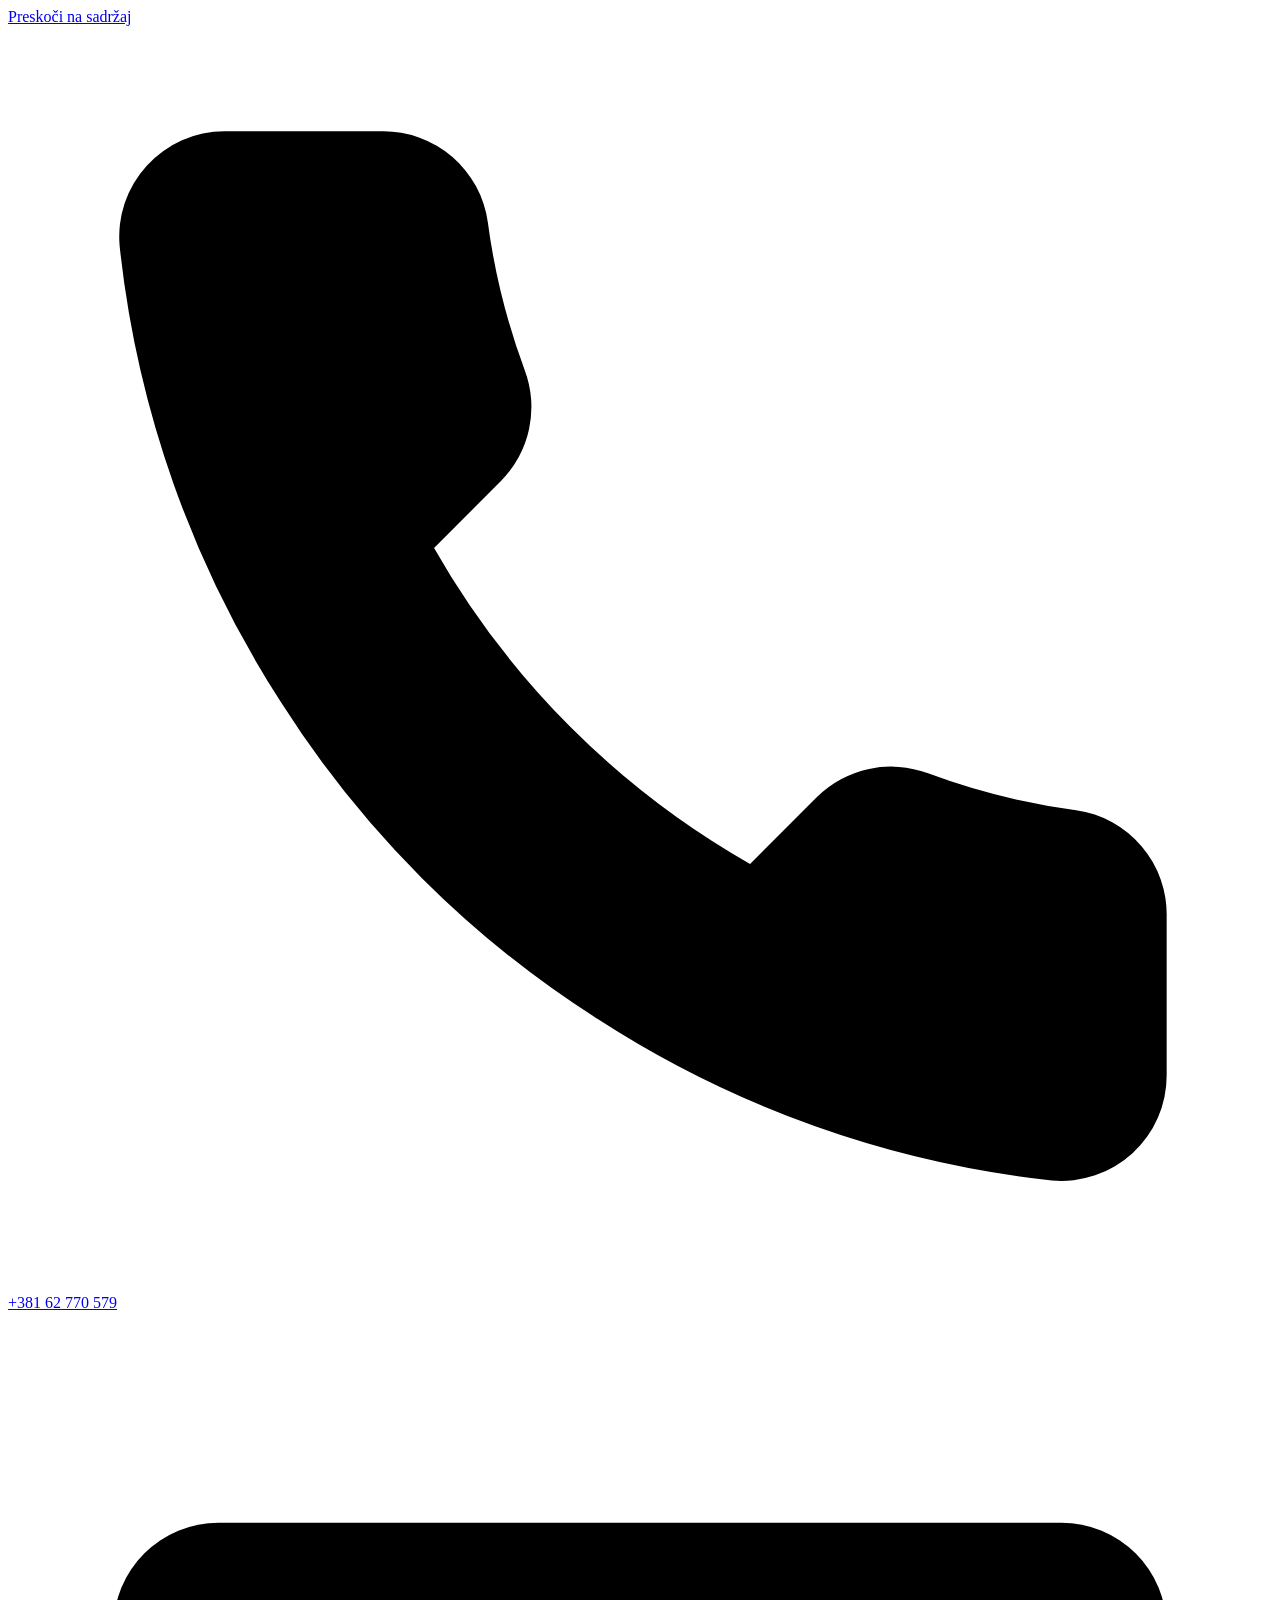
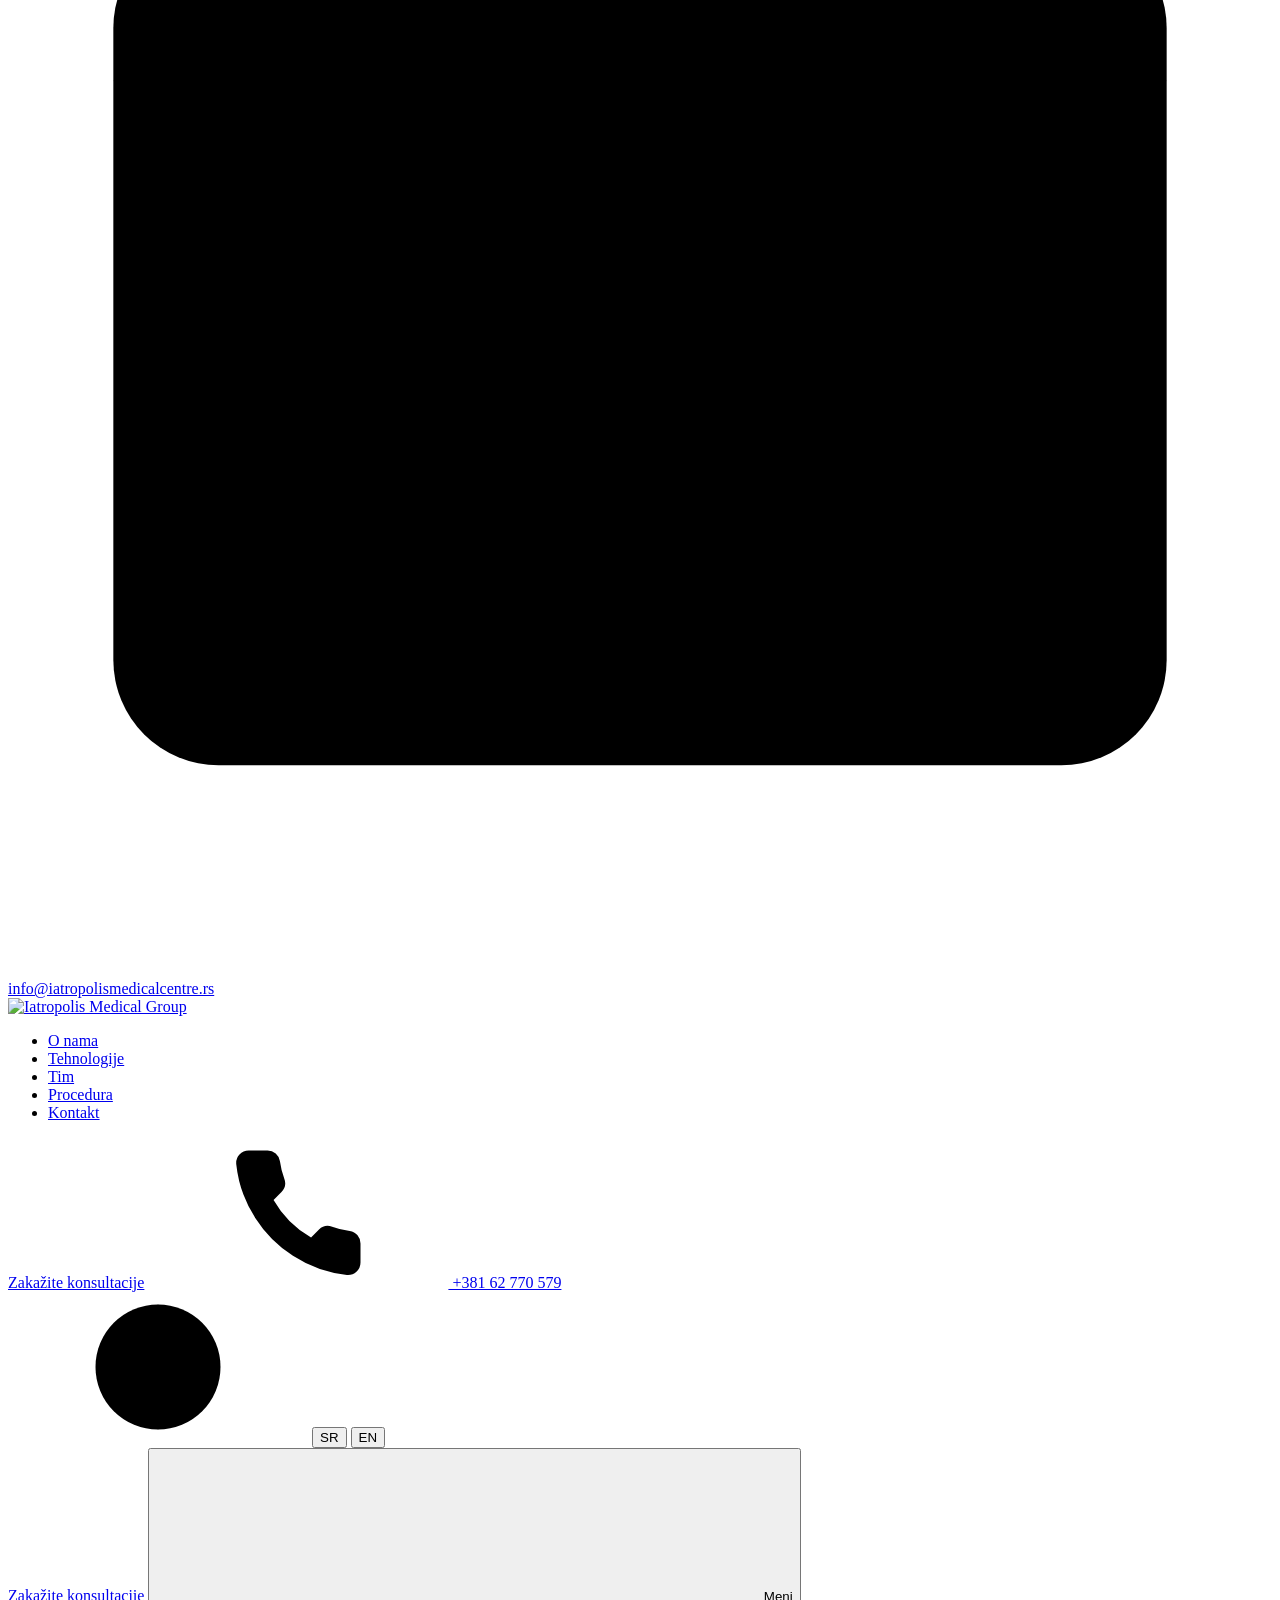
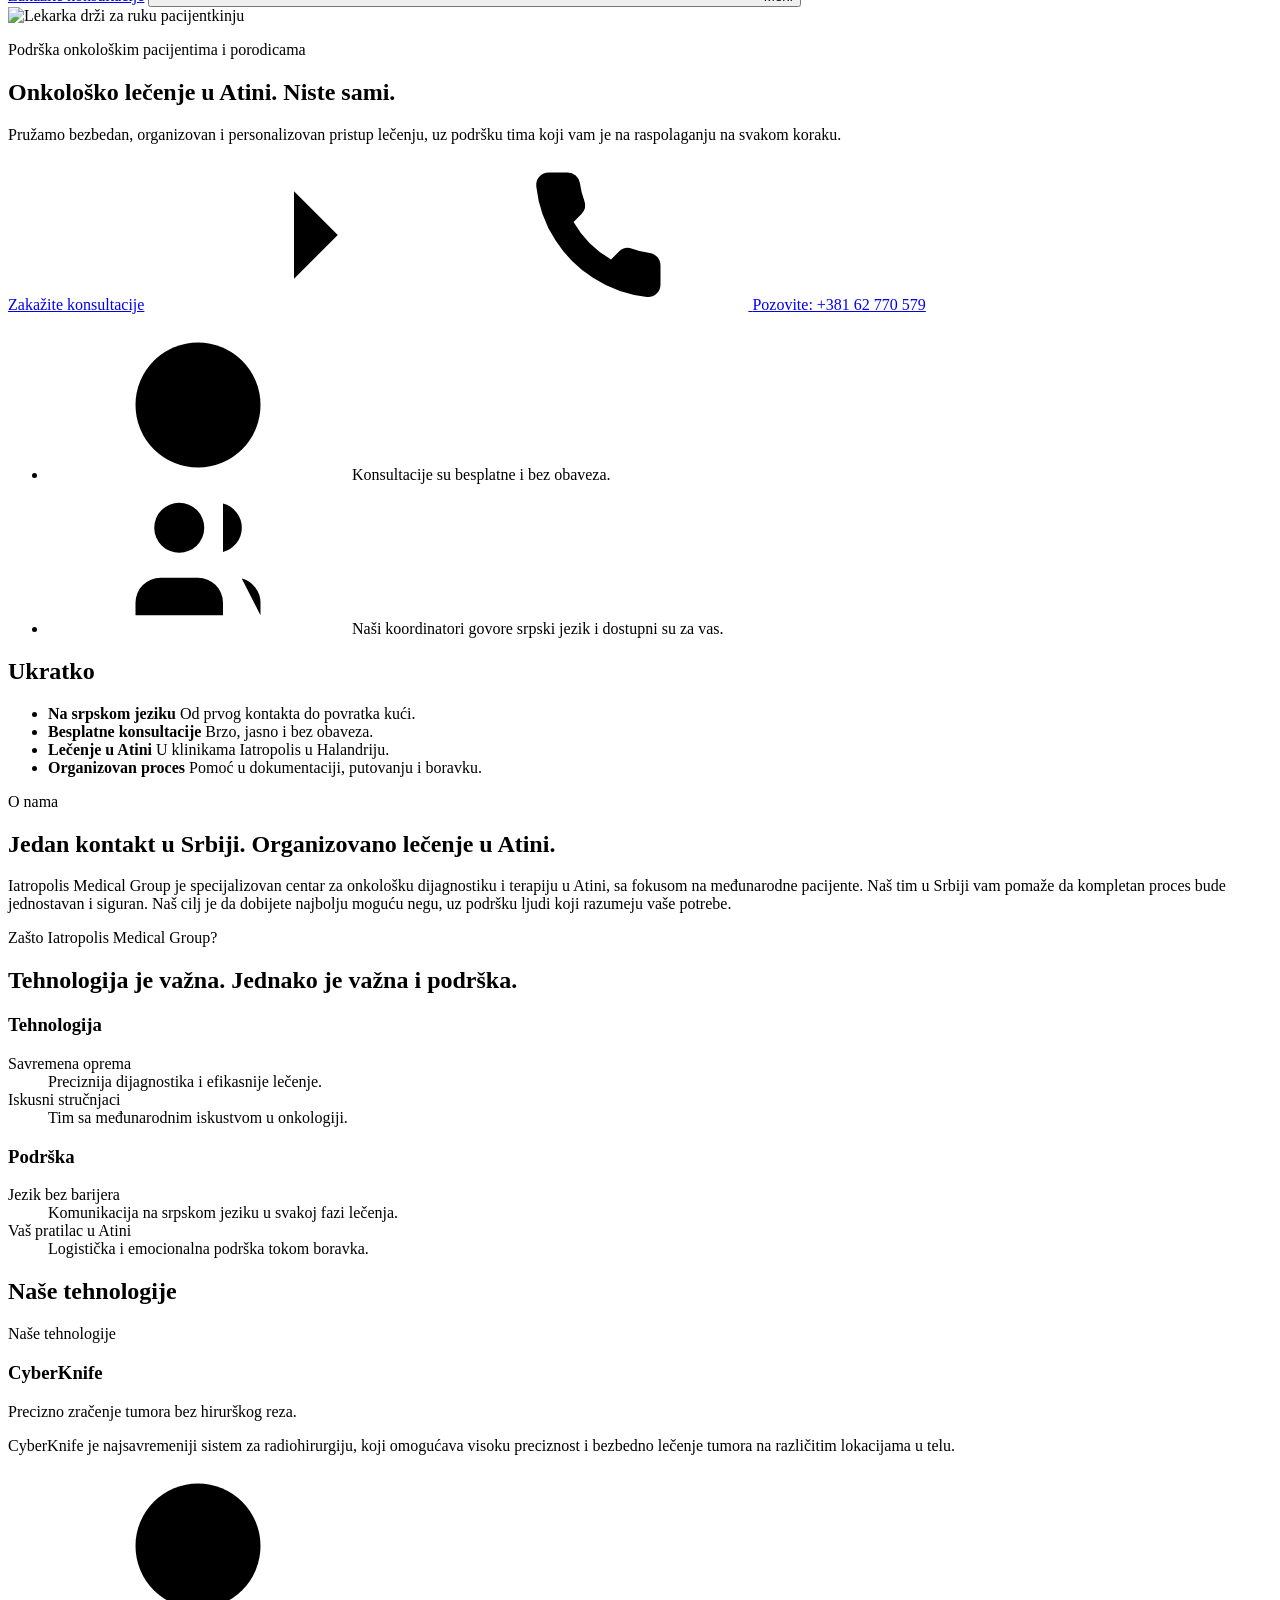
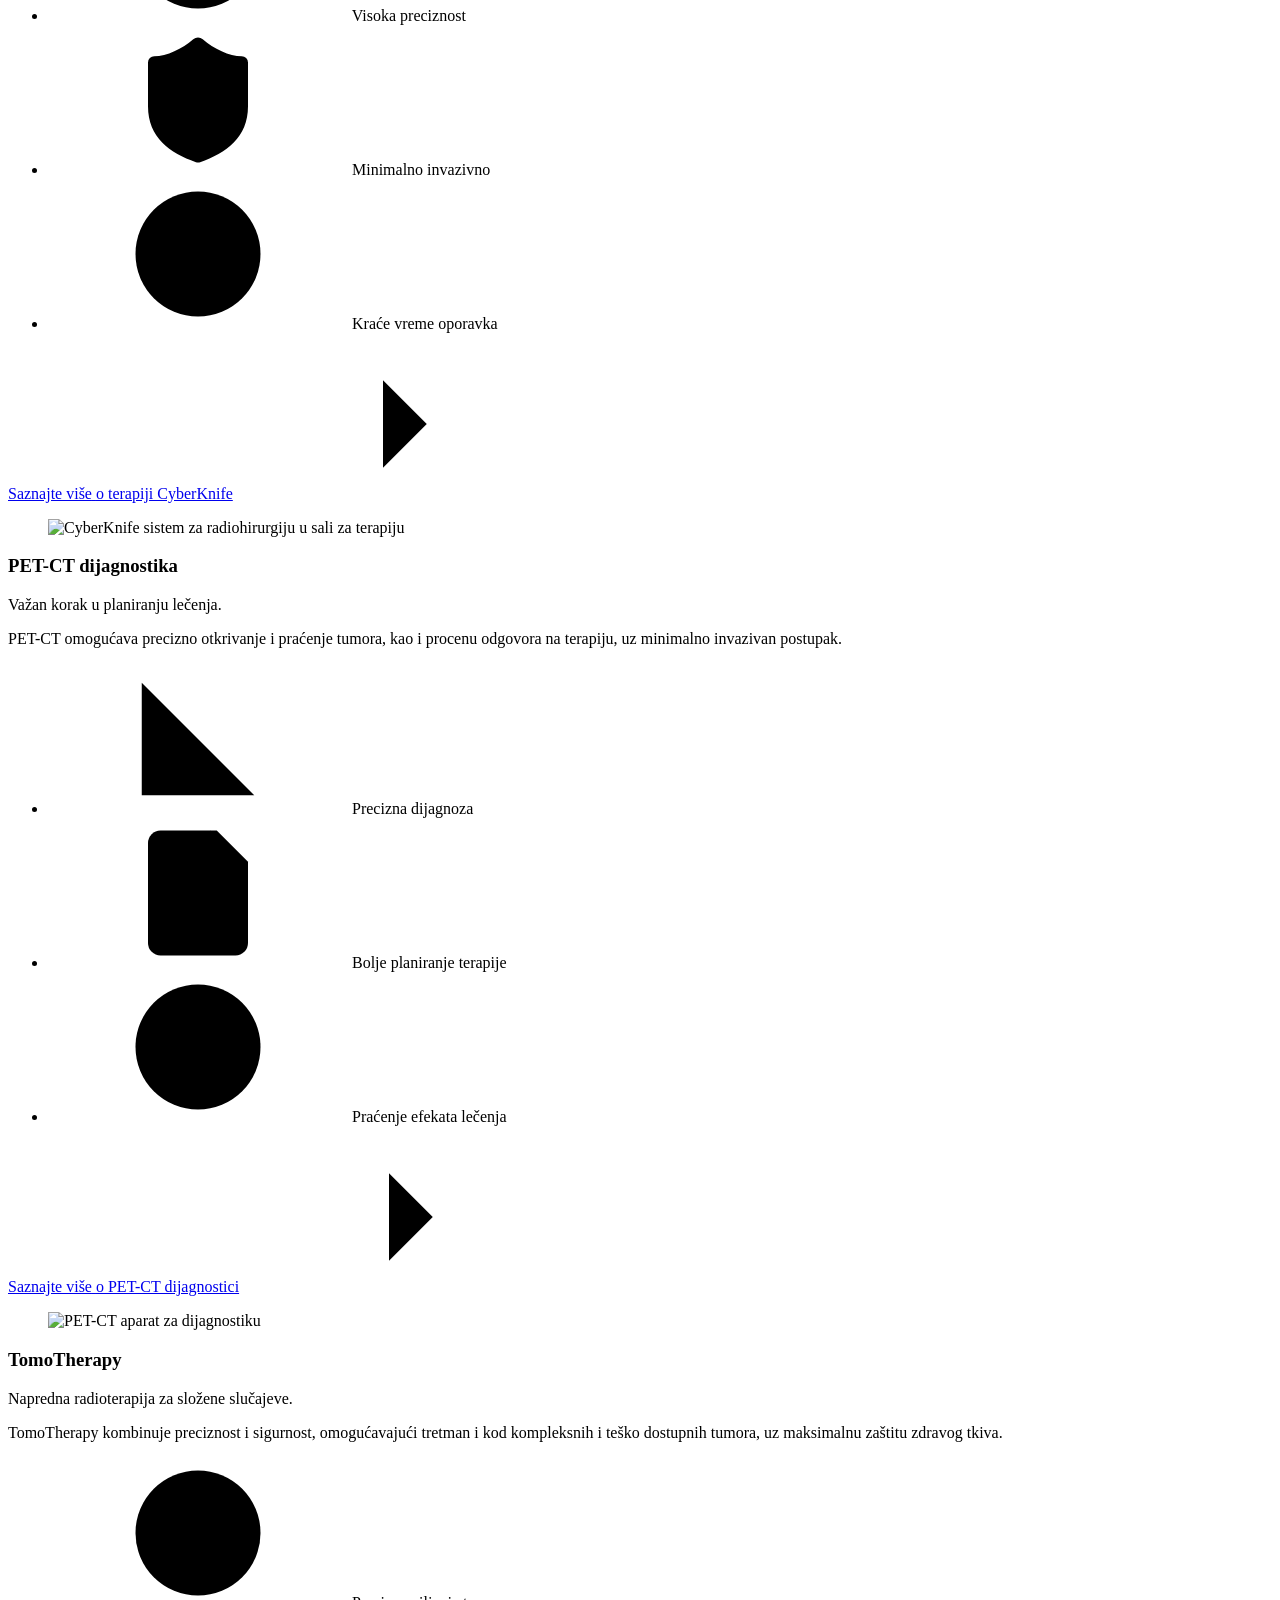
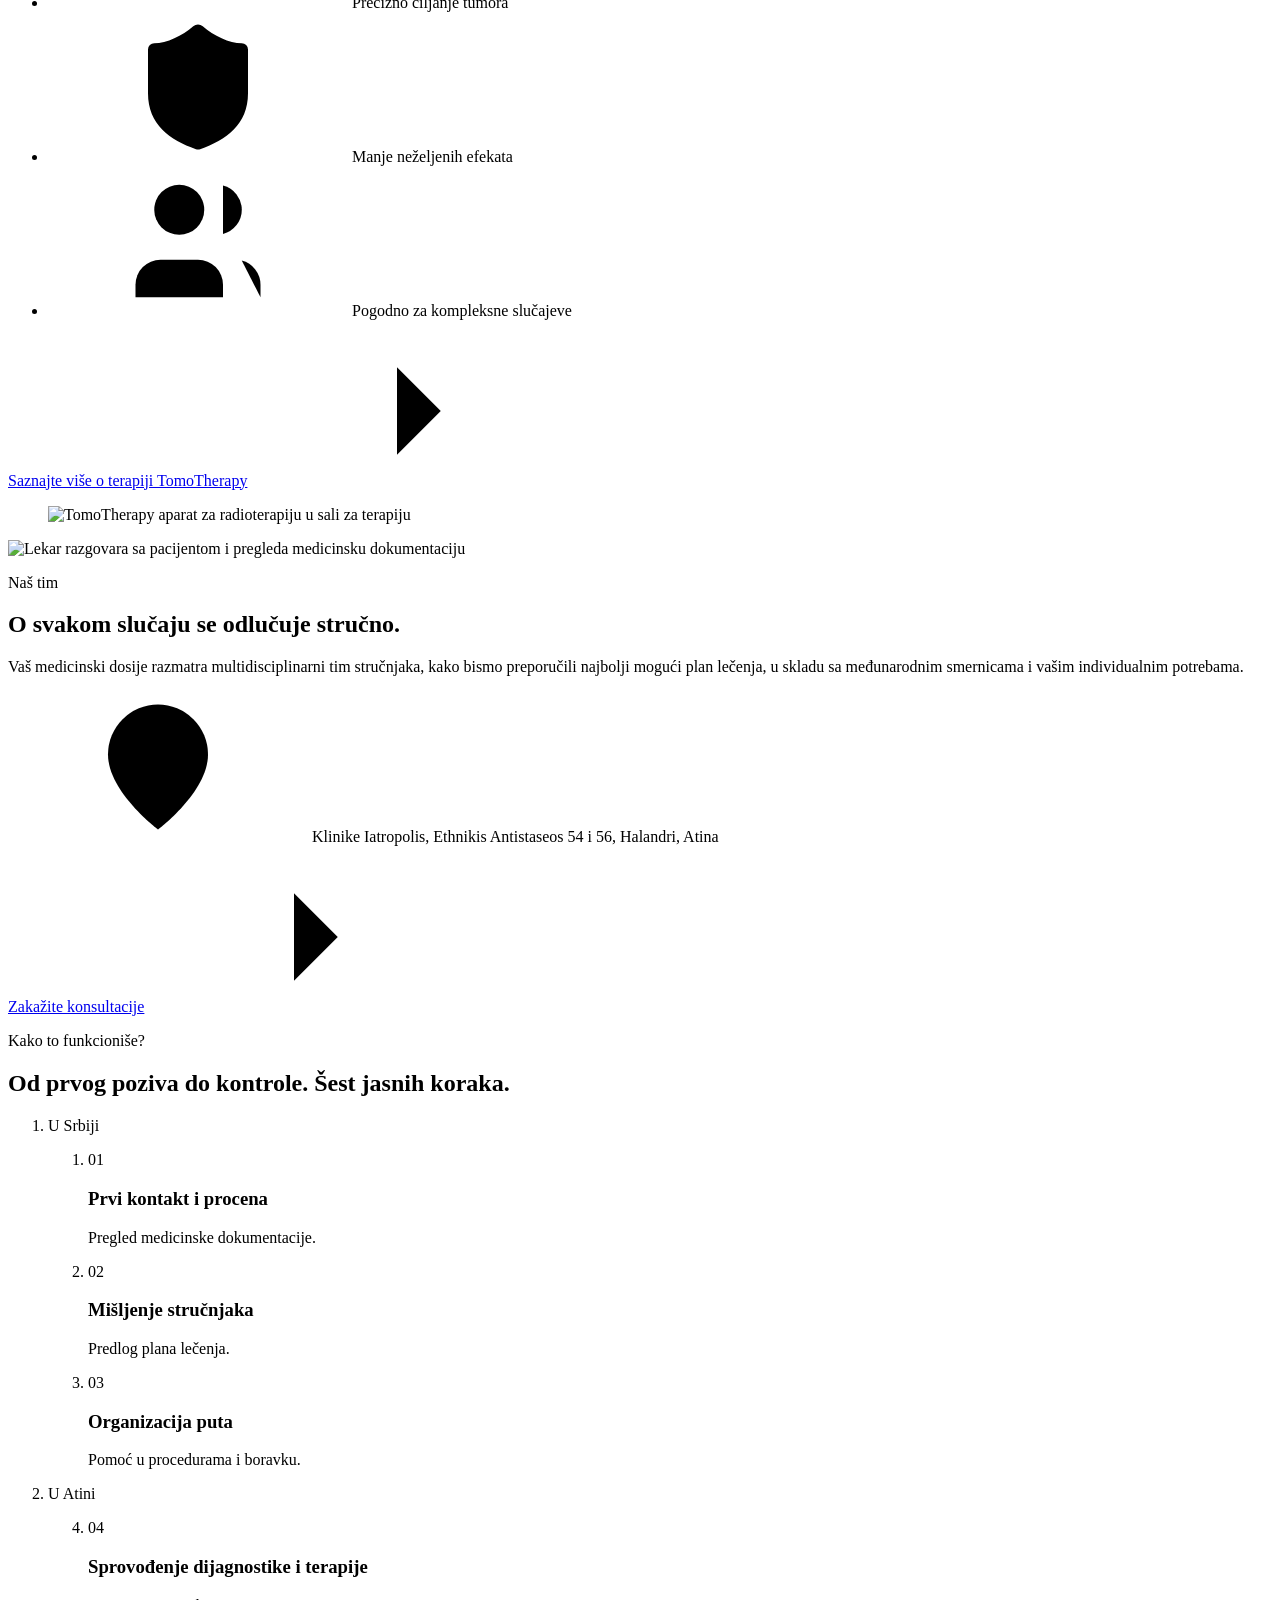
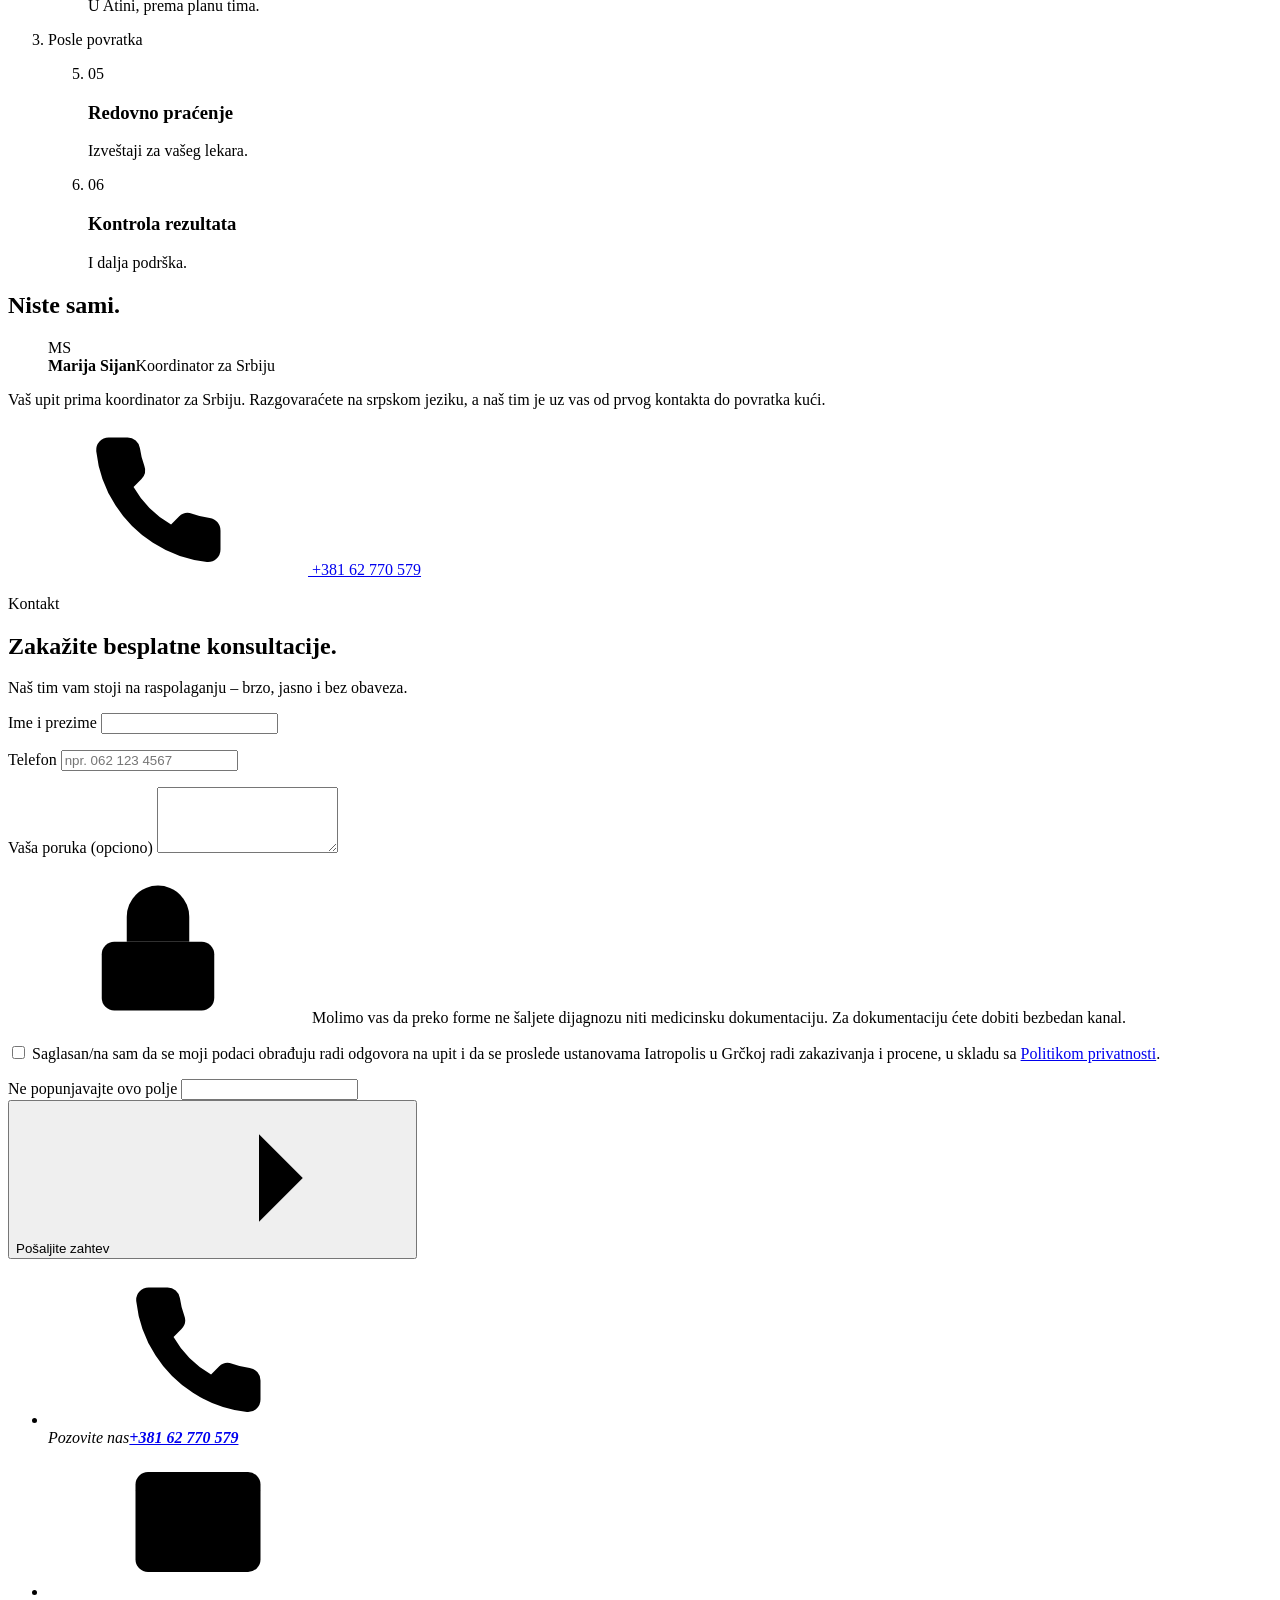
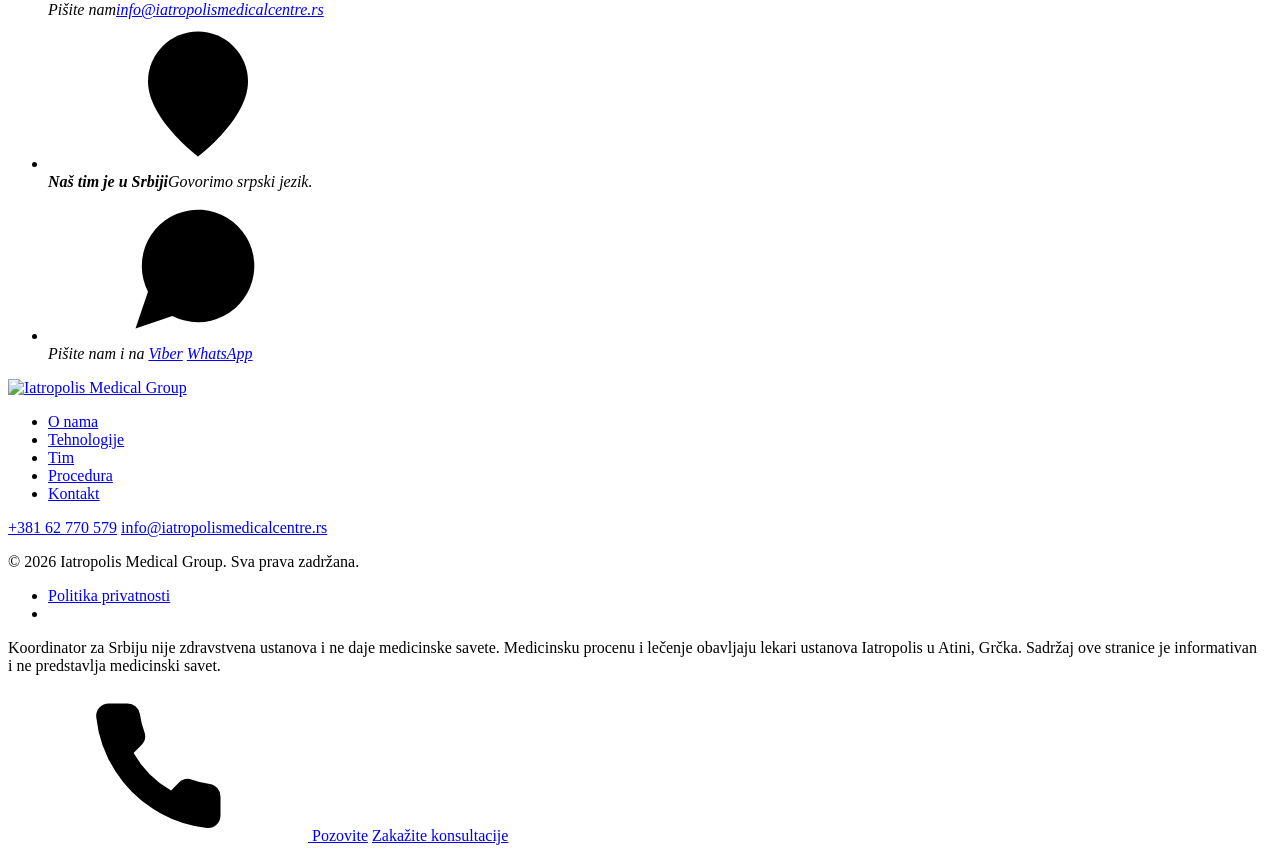
==== public_html/index.html @ d3ecc128 "Iatropolis landing – verzija za pregled klijentu (noindex) Co-Authored-By: Claude Opus 5.5 <noreply@" ====
<!doctype html>
<html lang="sr-Latn-RS" data-i18n-page="meta">
<head>
  <meta charset="utf-8">
  <meta name="viewport" content="width=device-width, initial-scale=1">
  <title>Onkološko lečenje u Atini uz podršku na srpskom | Iatropolis Medical Group</title>
  <meta name="description" content="Onkološka dijagnostika i terapija u Atini (CyberKnife, PET-CT, TomoTherapy) uz koordinatore koji govore srpski. Zakažite besplatne konsultacije.">
  <meta name="robots" content="noindex, nofollow"> <!-- PREGLED: ukloniti pri objavi -->
  <link rel="canonical" href="https://iatropolismedicalcentre.rs/">
  <meta name="theme-color" content="#002A59">

  <meta property="og:type" content="website">
  <meta property="og:locale" content="sr_RS">
  <meta property="og:site_name" content="Iatropolis Medical Group">
  <meta property="og:title" content="Onkološko lečenje u Atini. Niste sami.">
  <meta property="og:description" content="Savremena onkološka dijagnostika i terapija u Atini, uz podršku tima koji govori srpski od prvog kontakta do povratka kući.">
  <meta property="og:url" content="https://iatropolismedicalcentre.rs/">
  <meta property="og:image" content="https://iatropolismedicalcentre.rs/assets/img/og-image.jpg">
  <meta property="og:image:width" content="1200">
  <meta property="og:image:height" content="630">
  <meta name="twitter:card" content="summary_large_image">

  <link rel="icon" href="/favicon.ico" sizes="any">
  <link rel="icon" href="/favicon-32.png" type="image/png" sizes="32x32">
  <link rel="apple-touch-icon" href="/apple-touch-icon.png">

  <link rel="preload" href="/assets/fonts/manrope-latin.woff2" as="font" type="font/woff2" crossorigin>
  <link rel="preload" href="/assets/fonts/manrope-latin-ext.woff2" as="font" type="font/woff2" crossorigin>
  <link rel="preload" as="image" href="/assets/img/hero-podrska-1600.webp" imagesrcset="/assets/img/hero-podrska-900.webp 900w, /assets/img/hero-podrska-1600.webp 1600w" imagesizes="(max-width: 768px) 100vw, 60vw" type="image/webp">
  <link rel="stylesheet" href="/css/style.css?v=21">
  <script>document.documentElement.classList.add('js');</script>

  <script type="application/ld+json">
  {
    "@context": "https://schema.org",
    "@type": "MedicalOrganization",
    "name": "Iatropolis Medical Group",
    "url": "https://iatropolismedicalcentre.rs/",
    "logo": "https://iatropolismedicalcentre.rs/assets/img/logo.png",
    "image": "https://iatropolismedicalcentre.rs/assets/img/og-image.jpg",
    "medicalSpecialty": "Oncologic",
    "address": {
      "@type": "PostalAddress",
      "streetAddress": "Εθνικής Αντιστάσεως 54",
      "addressLocality": "Χαλάνδρι",
      "postalCode": "15231",
      "addressCountry": "GR"
    },
    "contactPoint": {
      "@type": "ContactPoint",
      "telephone": "+381-62-770-579",
      "email": "info@iatropolismedicalcentre.rs",
      "contactType": "customer service",
      "areaServed": "RS",
      "availableLanguage": ["sr", "en"]
    }
  }
  </script>
</head>
<body>
  <a class="skip-link" href="#sadrzaj" data-i18n="skip">Preskoči na sadržaj</a>

  <!-- Ikonice (Lucide, ISC licenca) -->
  <svg width="0" height="0" style="position:absolute" aria-hidden="true" focusable="false">
    <defs>
      <symbol id="i-users" viewBox="0 0 24 24"><path d="M16 21v-2a4 4 0 0 0-4-4H6a4 4 0 0 0-4 4v2"/><circle cx="9" cy="7" r="4"/><path d="M22 21v-2a4 4 0 0 0-3-3.87"/><path d="M16 3.13a4 4 0 0 1 0 7.75"/></symbol>
      <symbol id="i-target" viewBox="0 0 24 24"><circle cx="12" cy="12" r="10"/><circle cx="12" cy="12" r="6"/><circle cx="12" cy="12" r="2"/></symbol>
      <symbol id="i-shield" viewBox="0 0 24 24"><path d="M20 13c0 5-3.5 7.5-7.66 8.95a1 1 0 0 1-.67-.01C7.5 20.5 4 18 4 13V6a1 1 0 0 1 1-1c2 0 4.5-1.2 6.24-2.72a1.17 1.17 0 0 1 1.52 0C14.51 3.81 17 5 19 5a1 1 0 0 1 1 1z"/><path d="m9 12 2 2 4-4"/></symbol>
      <symbol id="i-clock" viewBox="0 0 24 24"><circle cx="12" cy="12" r="10"/><path d="M12 6v6l4 2"/></symbol>
      <symbol id="i-chart" viewBox="0 0 24 24"><path d="M3 3v18h18"/><path d="M18 17V9"/><path d="M13 17V5"/><path d="M8 17v-3"/></symbol>
      <symbol id="i-file" viewBox="0 0 24 24"><path d="M15 2H6a2 2 0 0 0-2 2v16a2 2 0 0 0 2 2h12a2 2 0 0 0 2-2V7Z"/><path d="M14 2v4a2 2 0 0 0 2 2h4"/><path d="M16 13H8"/><path d="M16 17H8"/><path d="M10 9H8"/></symbol>
      <symbol id="i-check" viewBox="0 0 24 24"><circle cx="12" cy="12" r="10"/><path d="m9 12 2 2 4-4"/></symbol>
      <symbol id="i-phone" viewBox="0 0 24 24"><path d="M22 16.92v3a2 2 0 0 1-2.18 2 19.79 19.79 0 0 1-8.63-3.07 19.5 19.5 0 0 1-6-6 19.79 19.79 0 0 1-3.07-8.67A2 2 0 0 1 4.11 2h3a2 2 0 0 1 2 1.72 12.84 12.84 0 0 0 .7 2.81 2 2 0 0 1-.45 2.11L8.09 9.91a16 16 0 0 0 6 6l1.27-1.27a2 2 0 0 1 2.11-.45 12.84 12.84 0 0 0 2.81.7A2 2 0 0 1 22 16.92z"/></symbol>
      <symbol id="i-mail" viewBox="0 0 24 24"><rect width="20" height="16" x="2" y="4" rx="2"/><path d="m22 7-8.97 5.7a1.94 1.94 0 0 1-2.06 0L2 7"/></symbol>
      <symbol id="i-pin" viewBox="0 0 24 24"><path d="M20 10c0 6-8 12-8 12s-8-6-8-12a8 8 0 0 1 16 0Z"/><circle cx="12" cy="10" r="3"/></symbol>
      <symbol id="i-globe" viewBox="0 0 24 24"><circle cx="12" cy="12" r="10"/><path d="M12 2a14.5 14.5 0 0 0 0 20 14.5 14.5 0 0 0 0-20"/><path d="M2 12h20"/></symbol>
      <symbol id="i-arrow" viewBox="0 0 24 24"><path d="M5 12h14"/><path d="m12 5 7 7-7 7"/></symbol>
      <symbol id="i-menu" viewBox="0 0 24 24"><path d="M4 6h16"/><path d="M4 12h16"/><path d="M4 18h16"/></symbol>
      <symbol id="i-x" viewBox="0 0 24 24"><path d="M18 6 6 18"/><path d="m6 6 12 12"/></symbol>
      <symbol id="i-message" viewBox="0 0 24 24"><path d="M7.9 20A9 9 0 1 0 4 16.1L2 22Z"/></symbol>
      <symbol id="i-lock" viewBox="0 0 24 24"><rect width="18" height="11" x="3" y="11" rx="2"/><path d="M7 11V7a5 5 0 0 1 10 0v4"/></symbol>
    </defs>
  </svg>

  <aside class="topbar" aria-label="Kontakt" data-i18n-attr="aria-label:topbar.label">
    <div class="container topbar__inner">
      <a class="topbar__link" href="tel:+38162770579">
        <svg class="ico" viewBox="0 0 24 24" aria-hidden="true"><path d="M22 16.92v3a2 2 0 0 1-2.18 2 19.79 19.79 0 0 1-8.63-3.07 19.5 19.5 0 0 1-6-6 19.79 19.79 0 0 1-3.07-8.67A2 2 0 0 1 4.11 2h3a2 2 0 0 1 2 1.72 12.84 12.84 0 0 0 .7 2.81 2 2 0 0 1-.45 2.11L8.09 9.91a16 16 0 0 0 6 6l1.27-1.27a2 2 0 0 1 2.11-.45 12.84 12.84 0 0 0 2.81.7A2 2 0 0 1 22 16.92z"/></svg>
        +381&nbsp;62&nbsp;770&nbsp;579
      </a>
      <a class="topbar__link" href="mailto:info@iatropolismedicalcentre.rs">
        <svg class="ico" viewBox="0 0 24 24" aria-hidden="true"><rect width="20" height="16" x="2" y="4" rx="2"/><path d="m22 7-8.97 5.7a1.94 1.94 0 0 1-2.06 0L2 7"/></svg>
        <span class="topbar__email">info@iatropolismedicalcentre.rs</span>
      </a>
    </div>
  </aside>

  <header class="site-header" data-header>
    <div class="container site-header__inner">
      <a class="brand" href="/" aria-label="Iatropolis Medical Group – početna" data-i18n-attr="aria-label:brand.home">
        <picture>
          <source srcset="/assets/img/logo.webp" type="image/webp">
          <img src="/assets/img/logo.png" alt="Iatropolis Medical Group" width="792" height="192">
        </picture>
      </a>

      <nav class="site-nav" id="glavni-meni" aria-label="Glavni meni" data-i18n-attr="aria-label:nav.label" data-nav>
        <ul>
          <li><a href="#o-nama" data-i18n="nav.about">O&nbsp;nama</a></li>
          <li><a href="#tehnologije" data-i18n="nav.tech">Tehnologije</a></li>
          <li><a href="#tim" data-i18n="nav.team">Tim</a></li>
          <li><a href="#procedura" data-i18n="nav.process">Procedura</a></li>
          <li><a href="#kontakt" data-i18n="nav.contact">Kontakt</a></li>
        </ul>
        <a class="btn btn--primary site-nav__cta" href="#kontakt" data-i18n="cta.book">Zakažite konsultacije</a>
        <a class="site-nav__phone" href="tel:+38162770579">
          <svg class="ico" aria-hidden="true"><use href="#i-phone"/></svg> +381&nbsp;62&nbsp;770&nbsp;579
        </a>
      </nav>

      <div class="lang-switch" role="group" aria-label="Jezik" data-i18n-attr="aria-label:lang.group">
        <svg class="ico" aria-hidden="true"><use href="#i-globe"/></svg>
        <button type="button" class="lang-switch__btn is-active" data-lang="sr" aria-pressed="true" lang="sr-Latn">SR</button>
        <button type="button" class="lang-switch__btn" data-lang="en" aria-pressed="false" lang="en">EN</button>
      </div>

      <a class="btn btn--primary site-header__cta" href="#kontakt" data-i18n="cta.book">Zakažite konsultacije</a>

      <button class="menu-toggle" type="button" aria-expanded="false" aria-controls="glavni-meni" data-menu-toggle>
        <svg class="ico ico--open" aria-hidden="true"><use href="#i-menu"/></svg>
        <svg class="ico ico--close" aria-hidden="true"><use href="#i-x"/></svg>
        <span class="visually-hidden" data-i18n="nav.menu">Meni</span>
      </button>
    </div>
  </header>

  <main id="sadrzaj">

    <!-- HERO -->
    <section class="hero" aria-labelledby="hero-naslov">
      <div class="hero__media">
        <picture>
          <source type="image/webp" srcset="/assets/img/hero-podrska-900.webp 900w, /assets/img/hero-podrska-1600.webp 1600w" sizes="(max-width: 768px) 100vw, 60vw">
          <img src="/assets/img/hero-podrska-1600.jpg" srcset="/assets/img/hero-podrska-900.jpg 900w, /assets/img/hero-podrska-1600.jpg 1600w" sizes="(max-width: 768px) 100vw, 60vw" alt="Lekarka drži za ruku pacijentkinju" data-i18n-attr="alt:hero.alt" width="1600" height="1067" fetchpriority="high">
        </picture>
      </div>
      <div class="container hero__inner">
        <div class="hero__content">
          <p class="eyebrow" data-i18n="hero.eyebrow">Podrška onkološkim pacijentima i&nbsp;porodicama</p>
          <h1 id="hero-naslov" data-i18n="hero.title">Onkološko lečenje u&nbsp;Atini. Niste sami.</h1>
          <p class="hero__lead" data-i18n="hero.lead">Pružamo bezbedan, organizovan i&nbsp;personalizovan pristup lečenju, uz podršku tima koji vam je na raspolaganju na svakom koraku.</p>
          <div class="hero__actions">
            <a class="btn btn--primary btn--lg btn--reveal" href="#kontakt"><span class="btn__label" data-i18n="cta.book">Zakažite konsultacije</span><span class="btn__chip" aria-hidden="true"><svg class="ico"><use href="#i-arrow"/></svg></span></a>
            <a class="btn btn--outline btn--lg" href="tel:+38162770579"><svg class="ico" aria-hidden="true"><use href="#i-phone"/></svg> <span data-i18n="hero.call">Pozovite: +381&nbsp;62&nbsp;770&nbsp;579</span></a>
          </div>
          <ul class="hero__notes">
            <li class="hero__note hero__note--free"><svg class="ico" aria-hidden="true"><use href="#i-check"/></svg> <span data-i18n="hero.free">Konsultacije su besplatne i&nbsp;bez obaveza.</span></li>
            <li class="hero__note"><svg class="ico" aria-hidden="true"><use href="#i-users"/></svg> <span data-i18n="hero.note">Naši koordinatori govore srpski jezik i&nbsp;dostupni su za vas.</span></li>
          </ul>
        </div>
      </div>
    </section>

    <!-- UKRATKO: zamena za uvodne kartice. Tekst je iz odobrenih kartica; "Halandri" iz politike privatnosti.
         Kada klijent posalje podatke, idealno je jednu stavku zameniti rokom odgovora ("Javljamo se u roku od X sati"). -->
    <section class="facts" aria-labelledby="ukratko-naslov">
      <div class="container">
        <h2 id="ukratko-naslov" class="visually-hidden" data-i18n="facts.title">Ukratko</h2>
        <ul class="facts__list">
          <li data-i18n-html="facts.1"><strong>Na srpskom jeziku</strong> Od prvog kontakta do povratka kući.</li>
          <li data-i18n-html="facts.2"><strong>Besplatne konsultacije</strong> Brzo, jasno i&nbsp;bez obaveza.</li>
          <li data-i18n-html="facts.3"><strong>Lečenje u&nbsp;Atini</strong> U&nbsp;klinikama Iatropolis u&nbsp;Halandriju.</li>
          <li data-i18n-html="facts.4"><strong>Organizovan proces</strong> Pomoć u&nbsp;dokumentaciji, putovanju i&nbsp;boravku.</li>
        </ul>
      </div>
    </section>

    <!-- O NAMA -->
    <section class="about section" id="o-nama" aria-labelledby="o-nama-naslov">
      <div class="container about__grid">
        <div>
          <p class="eyebrow" data-i18n="about.eyebrow">O&nbsp;nama</p>
          <h2 id="o-nama-naslov" data-i18n="about.title">Jedan kontakt u&nbsp;Srbiji. Organizovano lečenje u&nbsp;Atini.</h2>
        </div>
        <p class="about__text" data-i18n="about.text">Iatropolis Medical Group je specijalizovan centar za onkološku dijagnostiku i&nbsp;terapiju u&nbsp;Atini, sa fokusom na međunarodne pacijente. Naš tim u&nbsp;Srbiji vam pomaže da kompletan proces bude jednostavan i&nbsp;siguran. Naš cilj je da dobijete najbolju moguću negu, uz podršku ljudi koji razumeju vaše potrebe.</p>
      </div>
    </section>

    <!-- ZAŠTO IATROPOLIS: dve kolone koje doslovno pokazuju naslov -->
    <section class="why section section--navy" aria-labelledby="zasto-naslov">
      <div class="container">
        <p class="eyebrow eyebrow--light" data-i18n="why.eyebrow">Zašto Iatropolis Medical Group?</p>
        <h2 id="zasto-naslov" data-i18n="why.title">Tehnologija je važna. Jednako je važna i&nbsp;podrška.</h2>
        <div class="why__split">
          <div class="why__col">
            <h3 class="why__label" data-i18n="why.tech">Tehnologija</h3>
            <dl class="why__items">
              <div><dt data-i18n="why.1.t">Savremena oprema</dt><dd data-i18n="why.1.d">Preciznija dijagnostika i&nbsp;efikasnije lečenje.</dd></div>
              <div><dt data-i18n="why.2.t">Iskusni stručnjaci</dt><dd data-i18n="why.2.d">Tim sa međunarodnim iskustvom u&nbsp;onkologiji.</dd></div>
            </dl>
          </div>
          <div class="why__col">
            <h3 class="why__label" data-i18n="why.support">Podrška</h3>
            <dl class="why__items">
              <div><dt data-i18n="why.3.t">Jezik bez barijera</dt><dd data-i18n="why.3.d">Komunikacija na srpskom jeziku u&nbsp;svakoj fazi lečenja.</dd></div>
              <div><dt data-i18n="why.4.t">Vaš pratilac u&nbsp;Atini</dt><dd data-i18n="why.4.d">Logistička i&nbsp;emocionalna podrška tokom boravka.</dd></div>
            </dl>
          </div>
        </div>
      </div>
    </section>

    <!-- TEHNOLOGIJE -->
    <section class="technologies" id="tehnologije" aria-labelledby="tehnologije-naslov">
      <h2 id="tehnologije-naslov" class="visually-hidden" data-i18n="tech.title">Naše tehnologije</h2>

      <div class="tech-band">
        <article class="container tech" id="cyberknife" aria-labelledby="ck-naslov">
          <div class="tech__body">
            <p class="eyebrow" data-i18n="tech.title">Naše tehnologije</p>
            <h3 id="ck-naslov" class="tech__title">CyberKnife</h3>
            <p class="tech__lead" data-i18n="ck.lead">Precizno zračenje tumora bez hirurškog reza.</p>
            <p data-i18n="ck.text">CyberKnife je najsavremeniji sistem za radiohirurgiju, koji omogućava visoku preciznost i&nbsp;bezbedno lečenje tumora na različitim lokacijama u&nbsp;telu.</p>
            <ul class="tech__list">
              <li><svg class="ico" aria-hidden="true"><use href="#i-target"/></svg> <span data-i18n="ck.l1">Visoka preciznost</span></li>
              <li><svg class="ico" aria-hidden="true"><use href="#i-shield"/></svg> <span data-i18n="ck.l2">Minimalno invazivno</span></li>
              <li><svg class="ico" aria-hidden="true"><use href="#i-clock"/></svg> <span data-i18n="ck.l3">Kraće vreme oporavka</span></li>
            </ul>
            <a class="link-arrow" href="#kontakt" data-interest="Zanima me više informacija o terapiji CyberKnife." data-i18n-attr="data-interest:ck.interest"><span data-i18n="tech.more">Saznajte više</span> <span class="visually-hidden" data-i18n="ck.more">o&nbsp;terapiji CyberKnife</span><svg class="ico" aria-hidden="true"><use href="#i-arrow"/></svg></a>
          </div>
          <figure class="tech__media">
            <picture>
              <source type="image/webp" srcset="/assets/img/cyberknife-800.webp 800w, /assets/img/cyberknife-1400.webp 1400w" sizes="(max-width: 768px) 100vw, 42vw">
              <img data-i18n-attr="alt:ck.photo.alt" src="/assets/img/cyberknife-1400.jpg" srcset="/assets/img/cyberknife-800.jpg 800w, /assets/img/cyberknife-1400.jpg 1400w" sizes="(max-width: 768px) 100vw, 42vw" alt="CyberKnife sistem za radiohirurgiju u sali za terapiju" width="1400" height="933" loading="lazy" decoding="async">
            </picture>
            <!-- ILUSTRACIJA (za povratak zameniti <picture> iznad ovim i klasu vratiti na tech__media):
            <img src="/assets/img/ilustracija-cyberknife.svg?v=2" data-i18n-attr="alt:ck.alt" alt="Ilustracija: CyberKnife robotska ruka usmerava precizan snop zračenja ka ciljnoj tački" width="640" height="440" loading="lazy" decoding="async">
            -->
          </figure>
        </article>
      </div>

      <div class="tech-band tech-band--pale">
        <article class="container tech tech--reversed" id="pet-ct" aria-labelledby="pet-naslov">
          <div class="tech__body">
            <h3 id="pet-naslov" class="tech__title" data-i18n="pet.title">PET-CT dijagnostika</h3>
            <p class="tech__lead" data-i18n="pet.lead">Važan korak u&nbsp;planiranju lečenja.</p>
            <p data-i18n="pet.text">PET-CT omogućava precizno otkrivanje i&nbsp;praćenje tumora, kao i&nbsp;procenu odgovora na terapiju, uz minimalno invazivan postupak.</p>
            <ul class="tech__list">
              <li><svg class="ico" aria-hidden="true"><use href="#i-chart"/></svg> <span data-i18n="pet.l1">Precizna dijagnoza</span></li>
              <li><svg class="ico" aria-hidden="true"><use href="#i-file"/></svg> <span data-i18n="pet.l2">Bolje planiranje terapije</span></li>
              <li><svg class="ico" aria-hidden="true"><use href="#i-check"/></svg> <span data-i18n="pet.l3">Praćenje efekata lečenja</span></li>
            </ul>
            <a class="link-arrow" href="#kontakt" data-interest="Zanima me više informacija o PET-CT dijagnostici." data-i18n-attr="data-interest:pet.interest"><span data-i18n="tech.more">Saznajte više</span> <span class="visually-hidden" data-i18n="pet.more">o&nbsp;PET-CT dijagnostici</span><svg class="ico" aria-hidden="true"><use href="#i-arrow"/></svg></a>
          </div>
          <figure class="tech__media tech__media--wide">
            <picture>
              <source type="image/webp" srcset="/assets/img/pet-ct-privremeno-383.webp">
              <img data-i18n-attr="alt:pet.photo.alt" src="/assets/img/pet-ct-privremeno-383.jpg" alt="PET-CT aparat za dijagnostiku" width="383" height="144" loading="lazy" decoding="async">
            </picture>
            <!-- ILUSTRACIJA (za povratak zameniti <picture> iznad ovim i klasu vratiti na tech__media):
            <img src="/assets/img/ilustracija-pet-ct.svg?v=2" data-i18n-attr="alt:pet.alt" alt="Ilustracija: PET-CT aparat sa stolom za pacijenta i prikazom snimka sa označenim nalazom" width="640" height="440" loading="lazy" decoding="async">
            -->
          </figure>
        </article>
      </div>

      <div class="tech-band">
        <article class="container tech" id="tomotherapy" aria-labelledby="tomo-naslov">
          <div class="tech__body">
            <h3 id="tomo-naslov" class="tech__title">TomoTherapy</h3>
            <p class="tech__lead" data-i18n="tomo.lead">Napredna radioterapija za složene slučajeve.</p>
            <p data-i18n="tomo.text">TomoTherapy kombinuje preciznost i&nbsp;sigurnost, omogućavajući tretman i&nbsp;kod kompleksnih i&nbsp;teško dostupnih tumora, uz maksimalnu zaštitu zdravog tkiva.</p>
            <ul class="tech__list">
              <li><svg class="ico" aria-hidden="true"><use href="#i-target"/></svg> <span data-i18n="tomo.l1">Precizno ciljanje tumora</span></li>
              <li><svg class="ico" aria-hidden="true"><use href="#i-shield"/></svg> <span data-i18n="tomo.l2">Manje neželjenih efekata</span></li>
              <li><svg class="ico" aria-hidden="true"><use href="#i-users"/></svg> <span data-i18n="tomo.l3">Pogodno za kompleksne slučajeve</span></li>
            </ul>
            <a class="link-arrow" href="#kontakt" data-interest="Zanima me više informacija o terapiji TomoTherapy." data-i18n-attr="data-interest:tomo.interest"><span data-i18n="tech.more">Saznajte više</span> <span class="visually-hidden" data-i18n="tomo.more">o&nbsp;terapiji TomoTherapy</span><svg class="ico" aria-hidden="true"><use href="#i-arrow"/></svg></a>
          </div>
          <figure class="tech__media tech__media--wide">
            <picture>
              <source type="image/webp" srcset="/assets/img/tomotherapy-356.webp 356w, /assets/img/tomotherapy-712.webp 712w" sizes="(max-width: 768px) 100vw, 42vw">
              <img data-i18n-attr="alt:tomo.photo.alt" src="/assets/img/tomotherapy-712.jpg" srcset="/assets/img/tomotherapy-356.jpg 356w, /assets/img/tomotherapy-712.jpg 712w" sizes="(max-width: 768px) 100vw, 42vw" alt="TomoTherapy aparat za radioterapiju u sali za terapiju" width="712" height="282" loading="lazy" decoding="async">
            </picture>
            <!-- ILUSTRACIJA (za povratak zameniti <picture> iznad ovim i klasu vratiti na tech__media):
            <img src="/assets/img/ilustracija-tomotherapy.svg?v=2" data-i18n-attr="alt:tomo.alt" alt="Ilustracija: TomoTherapy aparat koji rotira oko stola i spiralno usmerava zračenje ka cilju" width="640" height="440" loading="lazy" decoding="async">
            -->
          </figure>
        </article>
      </div>
    </section>

    <!-- TIM -->
    <section class="team" id="tim" aria-labelledby="tim-naslov">
      <!-- Zameniti pravom fotografijom klinike ili lekara (od klijenta), isti kadar 16:9 ili širi. -->
      <div class="team__media">
        <picture>
          <source type="image/webp" srcset="/assets/img/tim-konsultacije-768.webp">
          <img src="/assets/img/tim-konsultacije-768.jpg" alt="Lekar razgovara sa pacijentom i pregleda medicinsku dokumentaciju" data-i18n-attr="alt:team.alt" width="768" height="435" loading="lazy" decoding="async">
        </picture>
      </div>
      <div class="container team__inner">
        <div class="team__content">
          <p class="eyebrow" data-i18n="team.eyebrow">Naš tim</p>
          <h2 id="tim-naslov" data-i18n="team.title">O&nbsp;svakom slučaju se odlučuje stručno.</h2>
          <p data-i18n="team.text">Vaš medicinski dosije razmatra multidisciplinarni tim stručnjaka, kako bismo preporučili najbolji mogući plan lečenja, u&nbsp;skladu sa međunarodnim smernicama i&nbsp;vašim individualnim potrebama.</p>
          <p class="team__address"><svg class="ico" aria-hidden="true"><use href="#i-pin"/></svg> <span data-i18n="team.address">Klinike Iatropolis, Ethnikis Antistaseos 54 i&nbsp;56, Halandri, Atina</span></p>
          <a class="btn btn--navy btn--lg btn--reveal" href="#kontakt"><span class="btn__label" data-i18n="cta.book">Zakažite konsultacije</span><span class="btn__chip" aria-hidden="true"><svg class="ico"><use href="#i-arrow"/></svg></span></a>
        </div>
      </div>
    </section>

    <!-- PROCEDURA -->
    <section class="process section" id="procedura" aria-labelledby="procedura-naslov">
      <div class="container">
        <p class="eyebrow" data-i18n="process.eyebrow">Kako to funkcioniše?</p>
        <h2 id="procedura-naslov" data-i18n="process.title">Od prvog poziva do kontrole. Šest jasnih koraka.</h2>
        <ol class="route">
          <li class="route__phase route__phase--home reveal">
            <p class="route__label" data-i18n="phase.home">U&nbsp;Srbiji</p>
            <ol class="route__steps">
              <li class="route__step"><span class="route__num" aria-hidden="true">01</span><h3 class="route__title" data-i18n="s1.t">Prvi kontakt i&nbsp;procena</h3><p data-i18n="s1.d">Pregled medicinske dokumentacije.</p></li>
              <li class="route__step"><span class="route__num" aria-hidden="true">02</span><h3 class="route__title" data-i18n="s2.t">Mišljenje stručnjaka</h3><p data-i18n="s2.d">Predlog plana lečenja.</p></li>
              <li class="route__step"><span class="route__num" aria-hidden="true">03</span><h3 class="route__title" data-i18n="s3.t">Organizacija puta</h3><p data-i18n="s3.d">Pomoć u&nbsp;procedurama i&nbsp;boravku.</p></li>
            </ol>
          </li>
          <li class="route__phase route__phase--athens reveal">
            <p class="route__label" data-i18n="phase.athens">U&nbsp;Atini</p>
            <ol class="route__steps" start="4">
              <li class="route__step"><span class="route__num" aria-hidden="true">04</span><h3 class="route__title" data-i18n="s4.t">Sprovođenje dijagnostike i&nbsp;terapije</h3><p data-i18n="s4.d">U&nbsp;Atini, prema planu tima.</p></li>
            </ol>
          </li>
          <li class="route__phase route__phase--return reveal">
            <p class="route__label" data-i18n="phase.return">Posle povratka</p>
            <ol class="route__steps" start="5">
              <li class="route__step"><span class="route__num" aria-hidden="true">05</span><h3 class="route__title" data-i18n="s5.t">Redovno praćenje</h3><p data-i18n="s5.d">Izveštaji za vašeg lekara.</p></li>
              <li class="route__step"><span class="route__num" aria-hidden="true">06</span><h3 class="route__title" data-i18n="s6.t">Kontrola rezultata</h3><p data-i18n="s6.d">I&nbsp;dalja podrška.</p></li>
            </ol>
          </li>
        </ol>
      </div>
    </section>

    <!-- KOORDINATOR: emotivni vrhunac pre forme.
         Ime je iz politike privatnosti (koordinator za Srbiju). Fotografiju i radno vreme potvrditi sa klijentom;
         do tada stoje inicijali umesto fotografije. -->
    <section class="companion" aria-labelledby="koordinator-naslov">
      <div class="container companion__inner">
        <h2 id="koordinator-naslov" class="companion__title" data-i18n="comp.title">Niste sami.</h2>
        <div class="companion__body">
          <figure class="companion__person">
            <span class="companion__photo" aria-hidden="true">MS</span>
            <figcaption><strong>Marija Sijan</strong><span data-i18n="comp.role">Koordinator za Srbiju</span></figcaption>
          </figure>
          <p class="companion__text" data-i18n="comp.text">Vaš upit prima koordinator za Srbiju. Razgovaraćete na srpskom jeziku, a&nbsp;naš tim je uz vas od prvog kontakta do povratka kući.</p>
          <a class="companion__phone" href="tel:+38162770579"><svg class="ico" aria-hidden="true"><use href="#i-phone"/></svg> +381&nbsp;62&nbsp;770&nbsp;579</a>
        </div>
      </div>
    </section>

    <!-- KONTAKT -->
    <section class="contact section" id="kontakt" aria-labelledby="kontakt-naslov">
      <div class="container contact__grid">
        <div class="contact__form-wrap">
          <p class="eyebrow" data-i18n="contact.eyebrow">Kontakt</p>
          <h2 id="kontakt-naslov" data-i18n="contact.title">Zakažite besplatne konsultacije.</h2>
          <p class="contact__lead" data-i18n="contact.lead">Naš tim vam stoji na raspolaganju&nbsp;– brzo, jasno i&nbsp;bez obaveza.</p>

          <form class="form" action="/posalji.php" method="post" novalidate data-contact-form>
            <div class="form__alert" role="alert" aria-live="assertive" data-form-alert hidden></div>

            <div class="form__row">
              <div class="field">
                <label for="f-ime" data-i18n="form.name">Ime i&nbsp;prezime</label>
                <input id="f-ime" name="ime" type="text" autocomplete="name" required minlength="2" maxlength="80" aria-describedby="f-ime-err">
                <p class="field__error" id="f-ime-err" data-error-for="ime"></p>
              </div>
              <div class="field">
                <label for="f-telefon" data-i18n="form.phone">Telefon</label>
                <input id="f-telefon" name="telefon" type="tel" autocomplete="tel" inputmode="tel" required maxlength="30" placeholder="npr. 062 123 4567" data-i18n-attr="placeholder:form.phone.ph" aria-describedby="f-telefon-err">
                <p class="field__error" id="f-telefon-err" data-error-for="telefon"></p>
              </div>
            </div>

            <div class="field">
              <label for="f-poruka" data-i18n-html="form.msg">Vaša poruka <span class="field__optional">(opciono)</span></label>
              <textarea id="f-poruka" name="poruka" rows="4" maxlength="1500" aria-describedby="f-poruka-hint f-poruka-err"></textarea>
              <p class="field__hint" id="f-poruka-hint"><svg class="ico" aria-hidden="true"><use href="#i-lock"/></svg> <span data-i18n="form.hint">Molimo vas da preko forme ne šaljete dijagnozu niti medicinsku dokumentaciju. Za dokumentaciju ćete dobiti bezbedan kanal.</span></p>
              <p class="field__error" id="f-poruka-err" data-error-for="poruka"></p>
            </div>

            <div class="field field--check">
              <input id="f-saglasnost" name="saglasnost" type="checkbox" value="da" required aria-describedby="f-saglasnost-err">
              <label for="f-saglasnost" data-i18n-html="form.consent">Saglasan/na sam da se moji podaci obrađuju radi odgovora na upit i&nbsp;da se proslede ustanovama Iatropolis u&nbsp;Grčkoj radi zakazivanja i&nbsp;procene, u&nbsp;skladu sa <a href="/politika-privatnosti/" target="_blank" rel="noopener">Politikom privatnosti</a>.</label>
              <p class="field__error" id="f-saglasnost-err" data-error-for="saglasnost"></p>
            </div>

            <!-- zaštita od spama -->
            <div class="hp" aria-hidden="true">
              <label for="f-website" data-i18n="form.hp">Ne popunjavajte ovo polje</label>
              <input id="f-website" name="website" type="text" tabindex="-1" autocomplete="off">
            </div>
            <input type="hidden" name="ts" value="" data-ts>
            <input type="hidden" name="lang" value="sr">

            <button class="btn btn--primary btn--lg btn--block btn--reveal" type="submit" data-submit>
              <span class="btn__label" data-submit-label data-i18n="form.submit">Pošaljite zahtev</span><span class="btn__chip" aria-hidden="true"><svg class="ico"><use href="#i-arrow"/></svg></span>
            </button>
          </form>
        </div>

        <address class="contact-card">
          <ul>
            <li>
              <svg class="ico" aria-hidden="true"><use href="#i-phone"/></svg>
              <div><span data-i18n="card.call">Pozovite nas</span><a href="tel:+38162770579"><strong>+381&nbsp;62&nbsp;770&nbsp;579</strong></a></div>
            </li>
            <li>
              <svg class="ico" aria-hidden="true"><use href="#i-mail"/></svg>
              <div><span data-i18n="card.write">Pišite nam</span><a href="mailto:info@iatropolismedicalcentre.rs">info@<wbr>iatropolismedicalcentre.rs</a></div>
            </li>
            <li>
              <svg class="ico" aria-hidden="true"><use href="#i-pin"/></svg>
              <div><strong data-i18n="card.team">Naš tim je u&nbsp;Srbiji</strong><span data-i18n="card.lang">Govorimo srpski jezik.</span></div>
            </li>
            <!-- Viber/WhatsApp na istom broju: potvrditi sa klijentom da su aplikacije aktivne na +381 62 770 579 -->
            <li>
              <svg class="ico" aria-hidden="true"><use href="#i-message"/></svg>
              <div><span data-i18n="card.chat">Pišite nam i&nbsp;na</span>
                <span class="contact-card__apps">
                  <a class="chip-link" href="viber://chat?number=%2B38162770579">Viber</a>
                  <a class="chip-link" href="https://wa.me/38162770579" target="_blank" rel="noopener">WhatsApp</a>
                </span>
              </div>
            </li>
          </ul>
        </address>
      </div>
    </section>
  </main>

  <footer class="site-footer">
    <div class="container site-footer__top">
      <a class="brand brand--footer" href="/" aria-label="Iatropolis Medical Group – početna" data-i18n-attr="aria-label:brand.home">
        <picture>
          <source srcset="/assets/img/logo-white.webp" type="image/webp">
          <img src="/assets/img/logo-white.png" alt="Iatropolis Medical Group" width="792" height="192" loading="lazy">
        </picture>
      </a>
      <nav aria-label="Meni u podnožju" data-i18n-attr="aria-label:footer.nav">
        <ul class="footer-nav">
          <li><a href="#o-nama" data-i18n="nav.about">O&nbsp;nama</a></li>
          <li><a href="#tehnologije" data-i18n="nav.tech">Tehnologije</a></li>
          <li><a href="#tim" data-i18n="nav.team">Tim</a></li>
          <li><a href="#procedura" data-i18n="nav.process">Procedura</a></li>
          <li><a href="#kontakt" data-i18n="nav.contact">Kontakt</a></li>
        </ul>
      </nav>
      <div class="site-footer__contact">
        <a href="tel:+38162770579">+381&nbsp;62&nbsp;770&nbsp;579</a>
        <a href="mailto:info@iatropolismedicalcentre.rs">info@iatropolismedicalcentre.rs</a>
      </div>
    </div>
    <div class="container site-footer__bottom">
      <p>© <span data-year>2026</span> Iatropolis Medical Group. <span data-i18n="footer.rights">Sva prava zadržana.</span></p>
      <ul class="footer-legal">
        <li><a href="/politika-privatnosti/" data-i18n="footer.privacy">Politika privatnosti</a></li>
        <li><button type="button" class="link-button" data-cookie-settings data-i18n="footer.cookies" hidden>Podešavanja kolačića</button></li>
      </ul>
      <p class="site-footer__disclaimer" data-i18n="footer.disclaimer">Koordinator za Srbiju nije zdravstvena ustanova i&nbsp;ne daje medicinske savete. Medicinsku procenu i&nbsp;lečenje obavljaju lekari ustanova Iatropolis u&nbsp;Atini, Grčka. Sadržaj ove stranice je informativan i&nbsp;ne predstavlja medicinski savet.</p>
    </div>
  </footer>

  <!-- Mobilna traka za brzi kontakt -->
  <nav class="mobile-bar" aria-label="Brzi kontakt" data-i18n-attr="aria-label:bar.label" data-mobile-bar>
    <a class="btn btn--outline" href="tel:+38162770579"><svg class="ico" aria-hidden="true"><use href="#i-phone"/></svg> <span data-i18n="cta.call">Pozovite</span></a>
    <a class="btn btn--primary" href="#kontakt" data-i18n="cta.book">Zakažite konsultacije</a>
  </nav>

  <script src="/js/i18n.js?v=5" defer></script>
  <script src="/js/main.js?v=9" defer></script>
</body>
</html>
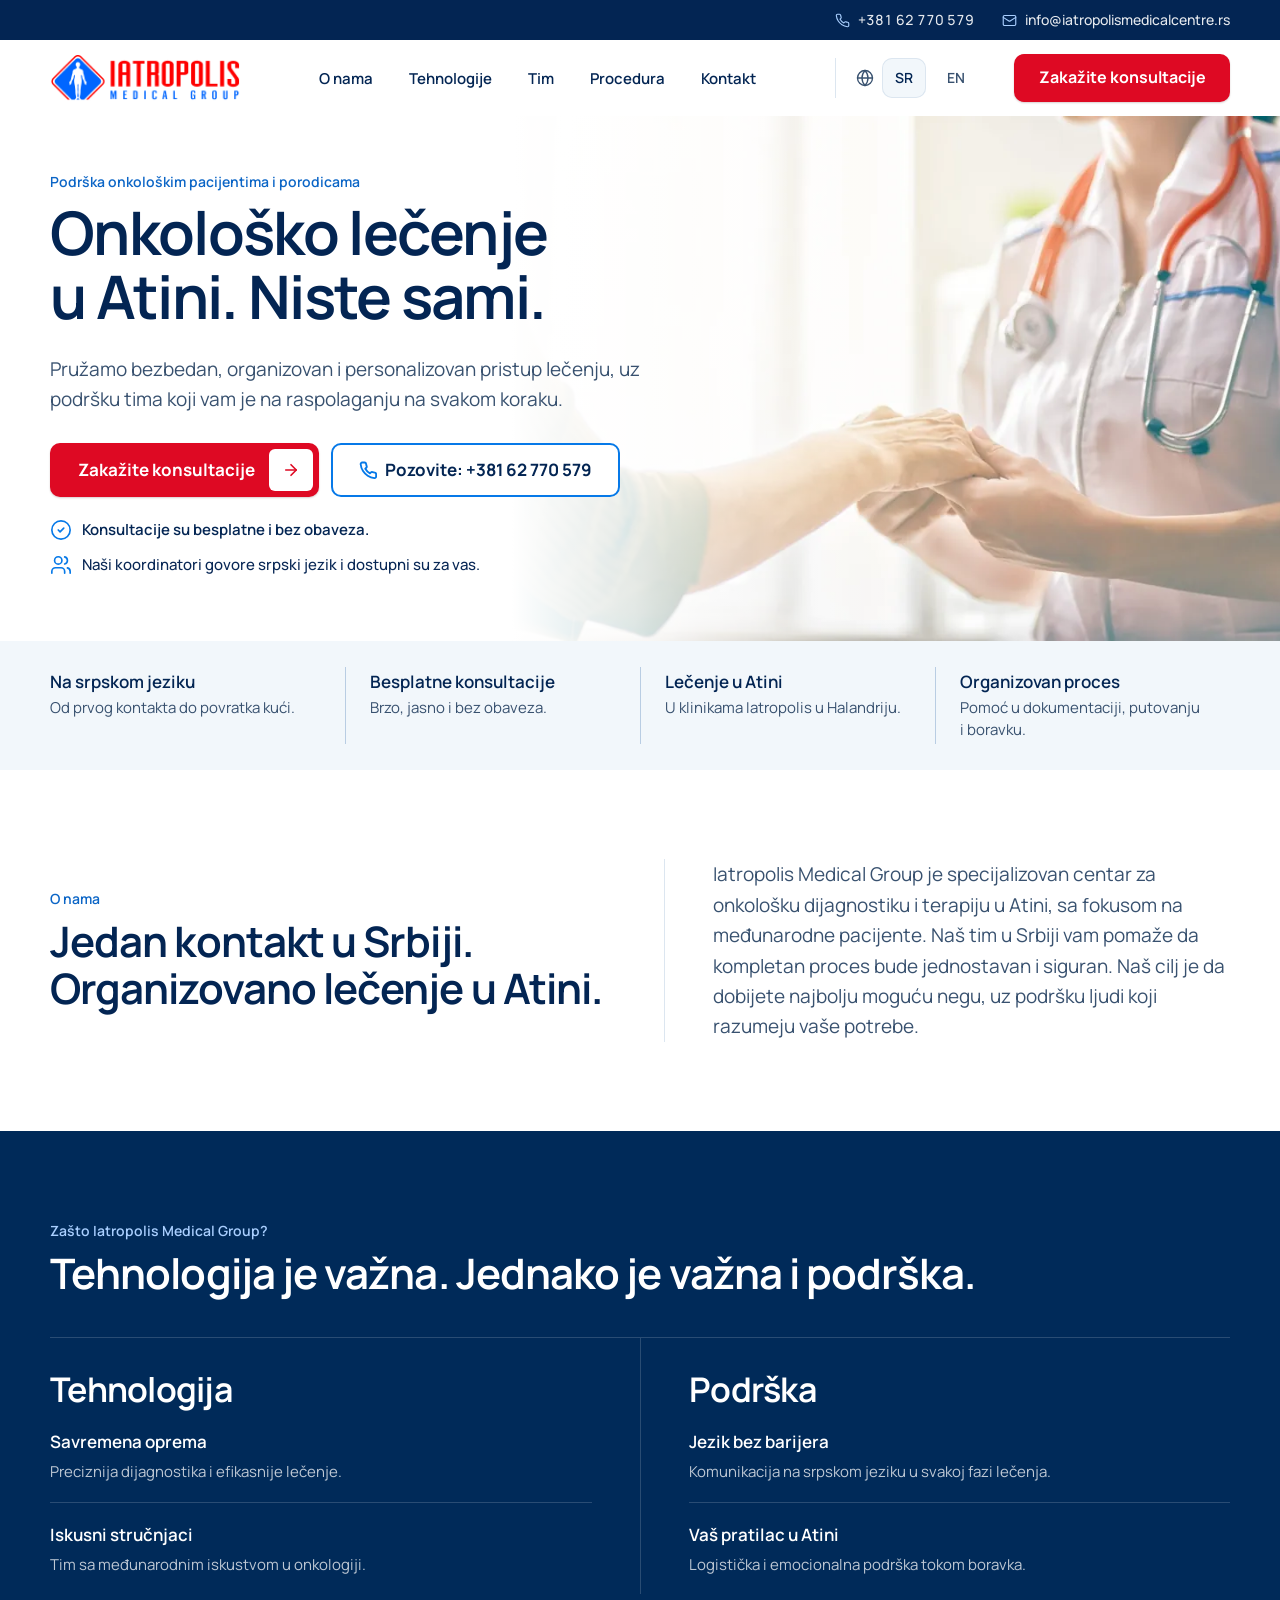
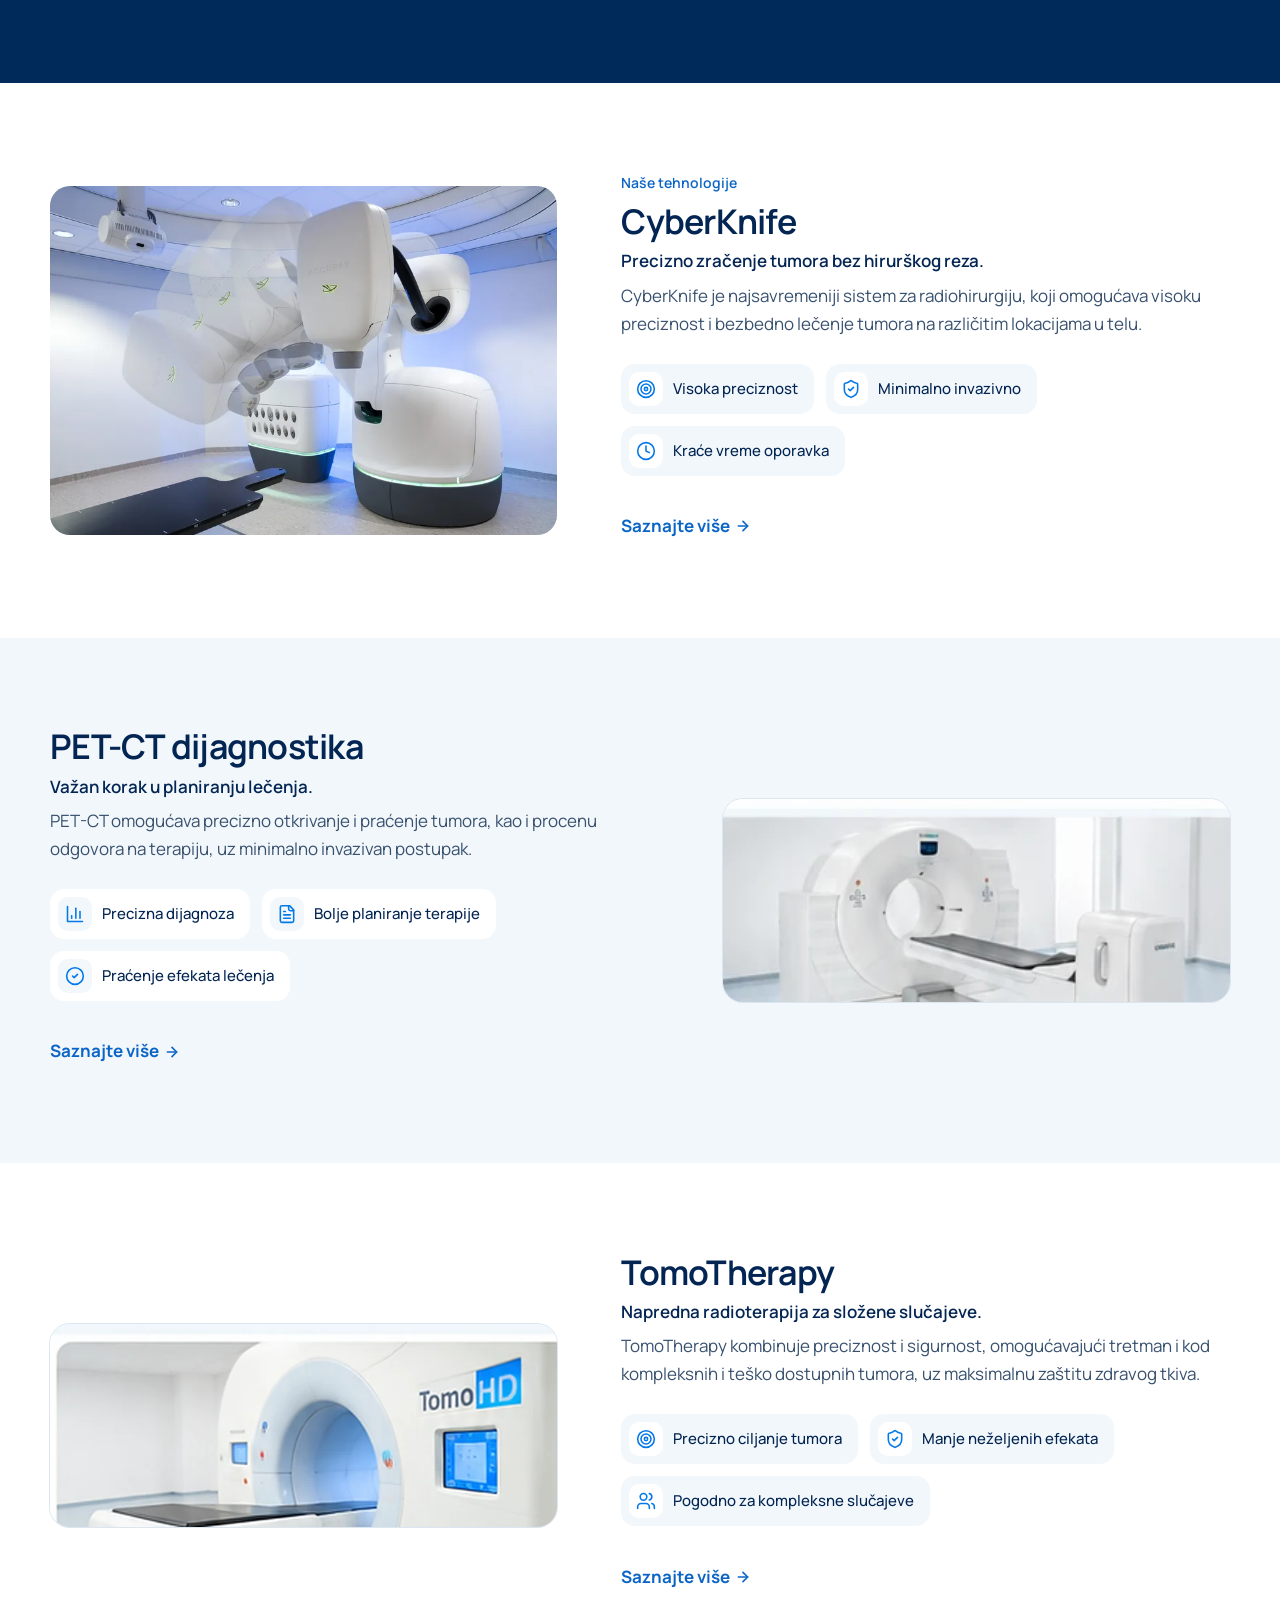
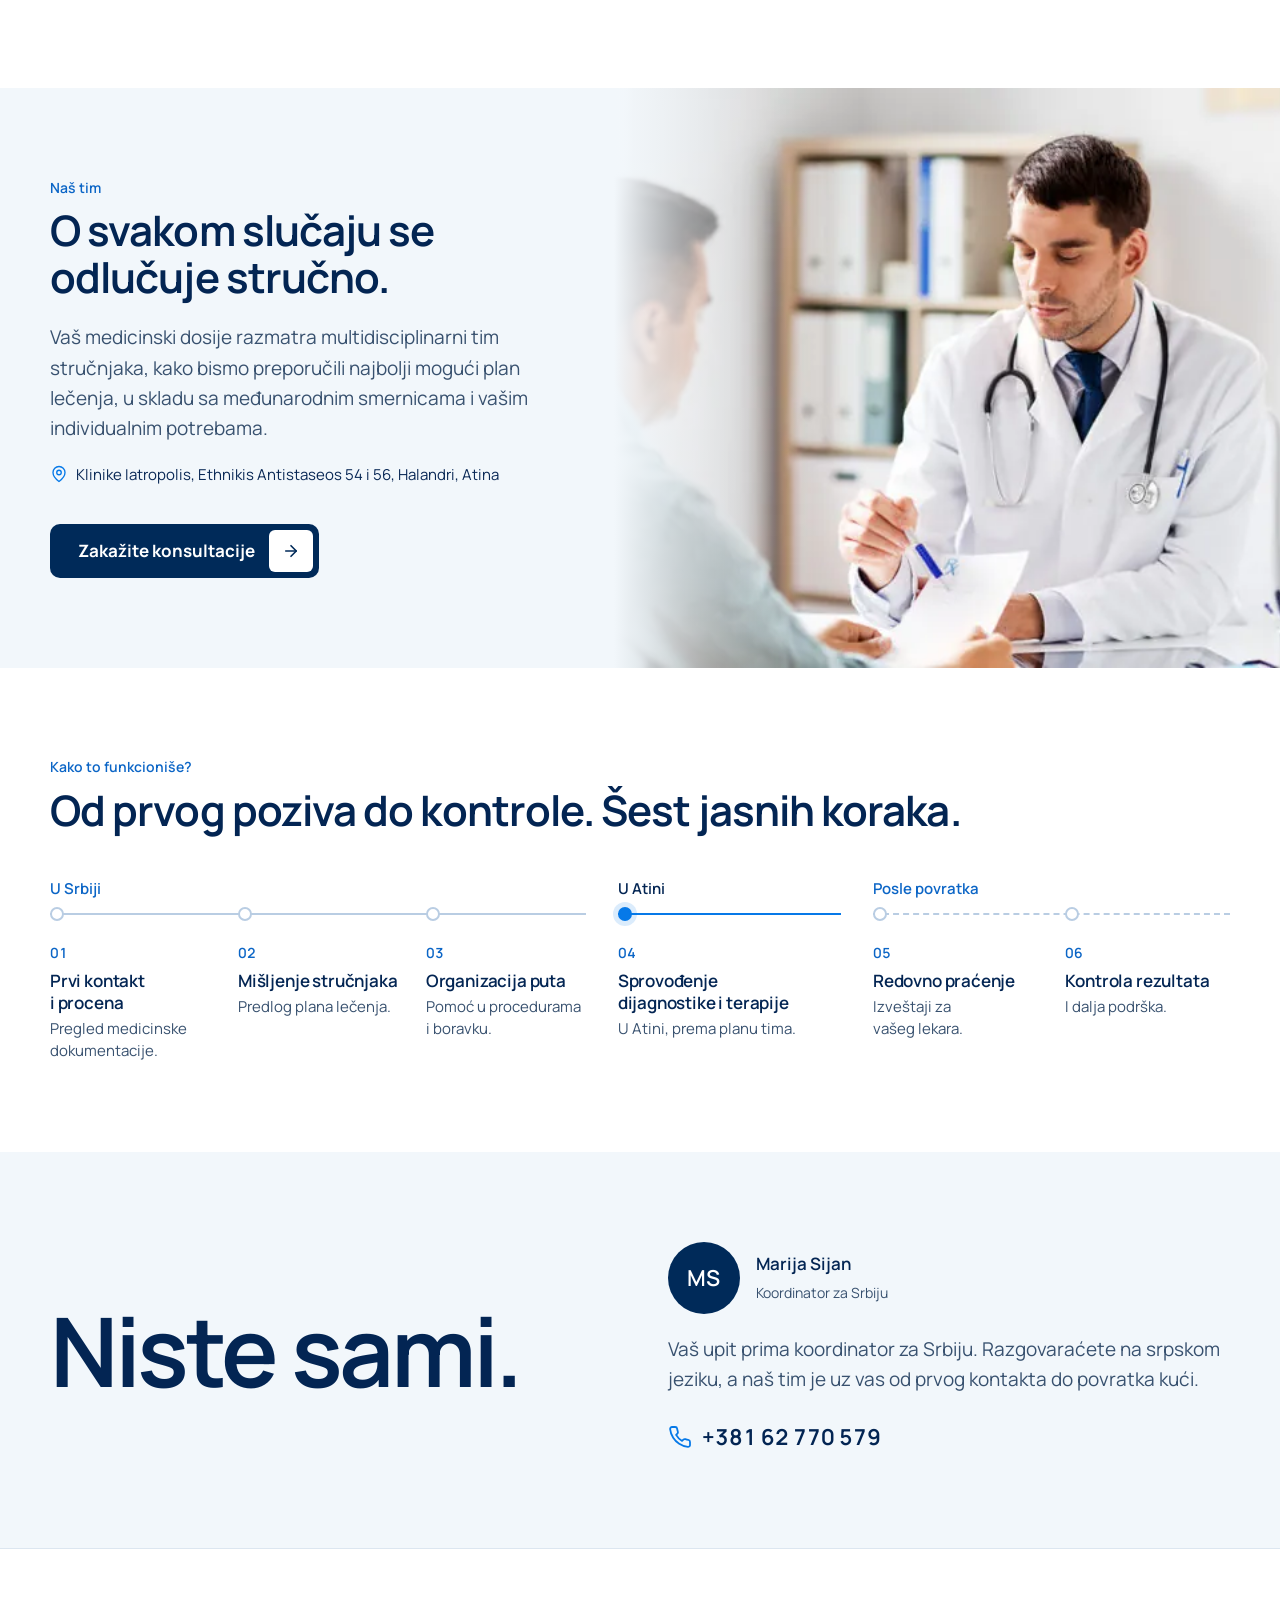
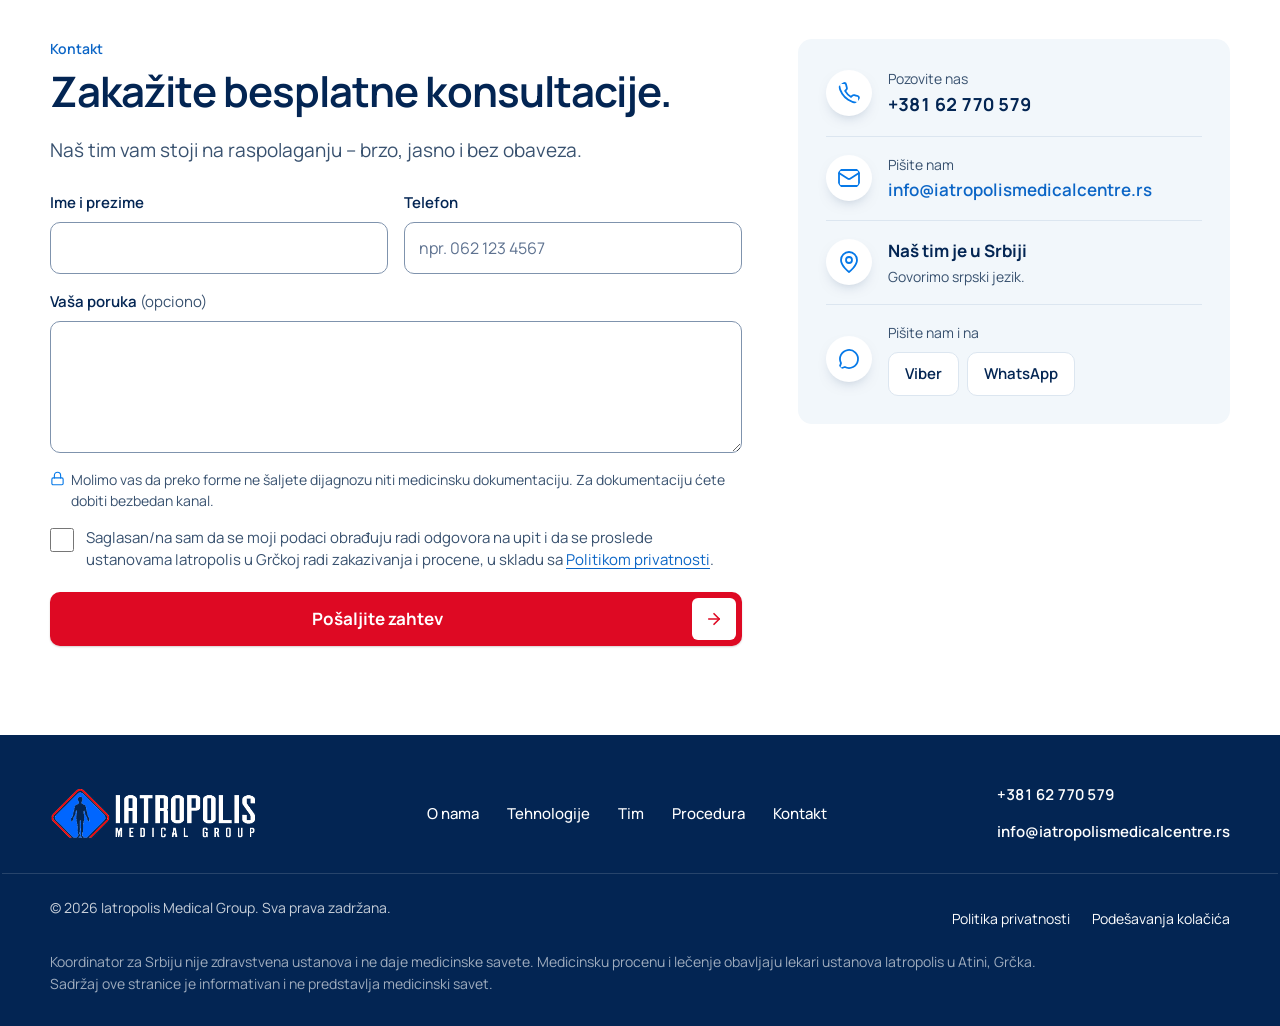
==== commit 1f5993dc: "Relativne putanje + GitHub Pages workflow Sajt radi na domenu, u podfolderu (GitHub Pages) i otvoren" ====
--- a/public_html/index.html
+++ b/public_html/index.html
@@ -20,14 +20,14 @@
   <meta property="og:image:height" content="630">
   <meta name="twitter:card" content="summary_large_image">
 
-  <link rel="icon" href="/favicon.ico" sizes="any">
-  <link rel="icon" href="/favicon-32.png" type="image/png" sizes="32x32">
-  <link rel="apple-touch-icon" href="/apple-touch-icon.png">
-
-  <link rel="preload" href="/assets/fonts/manrope-latin.woff2" as="font" type="font/woff2" crossorigin>
-  <link rel="preload" href="/assets/fonts/manrope-latin-ext.woff2" as="font" type="font/woff2" crossorigin>
-  <link rel="preload" as="image" href="/assets/img/hero-podrska-1600.webp" imagesrcset="/assets/img/hero-podrska-900.webp 900w, /assets/img/hero-podrska-1600.webp 1600w" imagesizes="(max-width: 768px) 100vw, 60vw" type="image/webp">
-  <link rel="stylesheet" href="/css/style.css?v=21">
+  <link rel="icon" href="favicon.ico" sizes="any">
+  <link rel="icon" href="favicon-32.png" type="image/png" sizes="32x32">
+  <link rel="apple-touch-icon" href="apple-touch-icon.png">
+
+  <link rel="preload" href="assets/fonts/manrope-latin.woff2" as="font" type="font/woff2" crossorigin>
+  <link rel="preload" href="assets/fonts/manrope-latin-ext.woff2" as="font" type="font/woff2" crossorigin>
+  <link rel="preload" as="image" href="assets/img/hero-podrska-1600.webp" imagesrcset="assets/img/hero-podrska-900.webp 900w, assets/img/hero-podrska-1600.webp 1600w" imagesizes="(max-width: 768px) 100vw, 60vw" type="image/webp">
+  <link rel="stylesheet" href="css/style.css?v=21">
   <script>document.documentElement.classList.add('js');</script>
 
   <script type="application/ld+json">
@@ -97,10 +97,10 @@
 
   <header class="site-header" data-header>
     <div class="container site-header__inner">
-      <a class="brand" href="/" aria-label="Iatropolis Medical Group – početna" data-i18n-attr="aria-label:brand.home">
+      <a class="brand" href="./" aria-label="Iatropolis Medical Group – početna" data-i18n-attr="aria-label:brand.home">
         <picture>
-          <source srcset="/assets/img/logo.webp" type="image/webp">
-          <img src="/assets/img/logo.png" alt="Iatropolis Medical Group" width="792" height="192">
+          <source srcset="assets/img/logo.webp" type="image/webp">
+          <img src="assets/img/logo.png" alt="Iatropolis Medical Group" width="792" height="192">
         </picture>
       </a>
 
@@ -140,8 +140,8 @@
     <section class="hero" aria-labelledby="hero-naslov">
       <div class="hero__media">
         <picture>
-          <source type="image/webp" srcset="/assets/img/hero-podrska-900.webp 900w, /assets/img/hero-podrska-1600.webp 1600w" sizes="(max-width: 768px) 100vw, 60vw">
-          <img src="/assets/img/hero-podrska-1600.jpg" srcset="/assets/img/hero-podrska-900.jpg 900w, /assets/img/hero-podrska-1600.jpg 1600w" sizes="(max-width: 768px) 100vw, 60vw" alt="Lekarka drži za ruku pacijentkinju" data-i18n-attr="alt:hero.alt" width="1600" height="1067" fetchpriority="high">
+          <source type="image/webp" srcset="assets/img/hero-podrska-900.webp 900w, assets/img/hero-podrska-1600.webp 1600w" sizes="(max-width: 768px) 100vw, 60vw">
+          <img src="assets/img/hero-podrska-1600.jpg" srcset="assets/img/hero-podrska-900.jpg 900w, assets/img/hero-podrska-1600.jpg 1600w" sizes="(max-width: 768px) 100vw, 60vw" alt="Lekarka drži za ruku pacijentkinju" data-i18n-attr="alt:hero.alt" width="1600" height="1067" fetchpriority="high">
         </picture>
       </div>
       <div class="container hero__inner">
@@ -230,11 +230,11 @@
           </div>
           <figure class="tech__media">
             <picture>
-              <source type="image/webp" srcset="/assets/img/cyberknife-800.webp 800w, /assets/img/cyberknife-1400.webp 1400w" sizes="(max-width: 768px) 100vw, 42vw">
-              <img data-i18n-attr="alt:ck.photo.alt" src="/assets/img/cyberknife-1400.jpg" srcset="/assets/img/cyberknife-800.jpg 800w, /assets/img/cyberknife-1400.jpg 1400w" sizes="(max-width: 768px) 100vw, 42vw" alt="CyberKnife sistem za radiohirurgiju u sali za terapiju" width="1400" height="933" loading="lazy" decoding="async">
+              <source type="image/webp" srcset="assets/img/cyberknife-800.webp 800w, assets/img/cyberknife-1400.webp 1400w" sizes="(max-width: 768px) 100vw, 42vw">
+              <img data-i18n-attr="alt:ck.photo.alt" src="assets/img/cyberknife-1400.jpg" srcset="assets/img/cyberknife-800.jpg 800w, assets/img/cyberknife-1400.jpg 1400w" sizes="(max-width: 768px) 100vw, 42vw" alt="CyberKnife sistem za radiohirurgiju u sali za terapiju" width="1400" height="933" loading="lazy" decoding="async">
             </picture>
             <!-- ILUSTRACIJA (za povratak zameniti <picture> iznad ovim i klasu vratiti na tech__media):
-            <img src="/assets/img/ilustracija-cyberknife.svg?v=2" data-i18n-attr="alt:ck.alt" alt="Ilustracija: CyberKnife robotska ruka usmerava precizan snop zračenja ka ciljnoj tački" width="640" height="440" loading="lazy" decoding="async">
+            <img src="assets/img/ilustracija-cyberknife.svg?v=2" data-i18n-attr="alt:ck.alt" alt="Ilustracija: CyberKnife robotska ruka usmerava precizan snop zračenja ka ciljnoj tački" width="640" height="440" loading="lazy" decoding="async">
             -->
           </figure>
         </article>
@@ -255,11 +255,11 @@
           </div>
           <figure class="tech__media tech__media--wide">
             <picture>
-              <source type="image/webp" srcset="/assets/img/pet-ct-privremeno-383.webp">
-              <img data-i18n-attr="alt:pet.photo.alt" src="/assets/img/pet-ct-privremeno-383.jpg" alt="PET-CT aparat za dijagnostiku" width="383" height="144" loading="lazy" decoding="async">
+              <source type="image/webp" srcset="assets/img/pet-ct-privremeno-383.webp">
+              <img data-i18n-attr="alt:pet.photo.alt" src="assets/img/pet-ct-privremeno-383.jpg" alt="PET-CT aparat za dijagnostiku" width="383" height="144" loading="lazy" decoding="async">
             </picture>
             <!-- ILUSTRACIJA (za povratak zameniti <picture> iznad ovim i klasu vratiti na tech__media):
-            <img src="/assets/img/ilustracija-pet-ct.svg?v=2" data-i18n-attr="alt:pet.alt" alt="Ilustracija: PET-CT aparat sa stolom za pacijenta i prikazom snimka sa označenim nalazom" width="640" height="440" loading="lazy" decoding="async">
+            <img src="assets/img/ilustracija-pet-ct.svg?v=2" data-i18n-attr="alt:pet.alt" alt="Ilustracija: PET-CT aparat sa stolom za pacijenta i prikazom snimka sa označenim nalazom" width="640" height="440" loading="lazy" decoding="async">
             -->
           </figure>
         </article>
@@ -280,11 +280,11 @@
           </div>
           <figure class="tech__media tech__media--wide">
             <picture>
-              <source type="image/webp" srcset="/assets/img/tomotherapy-356.webp 356w, /assets/img/tomotherapy-712.webp 712w" sizes="(max-width: 768px) 100vw, 42vw">
-              <img data-i18n-attr="alt:tomo.photo.alt" src="/assets/img/tomotherapy-712.jpg" srcset="/assets/img/tomotherapy-356.jpg 356w, /assets/img/tomotherapy-712.jpg 712w" sizes="(max-width: 768px) 100vw, 42vw" alt="TomoTherapy aparat za radioterapiju u sali za terapiju" width="712" height="282" loading="lazy" decoding="async">
+              <source type="image/webp" srcset="assets/img/tomotherapy-356.webp 356w, assets/img/tomotherapy-712.webp 712w" sizes="(max-width: 768px) 100vw, 42vw">
+              <img data-i18n-attr="alt:tomo.photo.alt" src="assets/img/tomotherapy-712.jpg" srcset="assets/img/tomotherapy-356.jpg 356w, assets/img/tomotherapy-712.jpg 712w" sizes="(max-width: 768px) 100vw, 42vw" alt="TomoTherapy aparat za radioterapiju u sali za terapiju" width="712" height="282" loading="lazy" decoding="async">
             </picture>
             <!-- ILUSTRACIJA (za povratak zameniti <picture> iznad ovim i klasu vratiti na tech__media):
-            <img src="/assets/img/ilustracija-tomotherapy.svg?v=2" data-i18n-attr="alt:tomo.alt" alt="Ilustracija: TomoTherapy aparat koji rotira oko stola i spiralno usmerava zračenje ka cilju" width="640" height="440" loading="lazy" decoding="async">
+            <img src="assets/img/ilustracija-tomotherapy.svg?v=2" data-i18n-attr="alt:tomo.alt" alt="Ilustracija: TomoTherapy aparat koji rotira oko stola i spiralno usmerava zračenje ka cilju" width="640" height="440" loading="lazy" decoding="async">
             -->
           </figure>
         </article>
@@ -296,8 +296,8 @@
       <!-- Zameniti pravom fotografijom klinike ili lekara (od klijenta), isti kadar 16:9 ili širi. -->
       <div class="team__media">
         <picture>
-          <source type="image/webp" srcset="/assets/img/tim-konsultacije-768.webp">
-          <img src="/assets/img/tim-konsultacije-768.jpg" alt="Lekar razgovara sa pacijentom i pregleda medicinsku dokumentaciju" data-i18n-attr="alt:team.alt" width="768" height="435" loading="lazy" decoding="async">
+          <source type="image/webp" srcset="assets/img/tim-konsultacije-768.webp">
+          <img src="assets/img/tim-konsultacije-768.jpg" alt="Lekar razgovara sa pacijentom i pregleda medicinsku dokumentaciju" data-i18n-attr="alt:team.alt" width="768" height="435" loading="lazy" decoding="async">
         </picture>
       </div>
       <div class="container team__inner">
@@ -367,7 +367,7 @@
           <h2 id="kontakt-naslov" data-i18n="contact.title">Zakažite besplatne konsultacije.</h2>
           <p class="contact__lead" data-i18n="contact.lead">Naš tim vam stoji na raspolaganju&nbsp;– brzo, jasno i&nbsp;bez obaveza.</p>
 
-          <form class="form" action="/posalji.php" method="post" novalidate data-contact-form>
+          <form class="form" action="posalji.php" method="post" novalidate data-contact-form>
             <div class="form__alert" role="alert" aria-live="assertive" data-form-alert hidden></div>
 
             <div class="form__row">
@@ -392,7 +392,7 @@
 
             <div class="field field--check">
               <input id="f-saglasnost" name="saglasnost" type="checkbox" value="da" required aria-describedby="f-saglasnost-err">
-              <label for="f-saglasnost" data-i18n-html="form.consent">Saglasan/na sam da se moji podaci obrađuju radi odgovora na upit i&nbsp;da se proslede ustanovama Iatropolis u&nbsp;Grčkoj radi zakazivanja i&nbsp;procene, u&nbsp;skladu sa <a href="/politika-privatnosti/" target="_blank" rel="noopener">Politikom privatnosti</a>.</label>
+              <label for="f-saglasnost" data-i18n-html="form.consent">Saglasan/na sam da se moji podaci obrađuju radi odgovora na upit i&nbsp;da se proslede ustanovama Iatropolis u&nbsp;Grčkoj radi zakazivanja i&nbsp;procene, u&nbsp;skladu sa <a href="politika-privatnosti/" target="_blank" rel="noopener">Politikom privatnosti</a>.</label>
               <p class="field__error" id="f-saglasnost-err" data-error-for="saglasnost"></p>
             </div>
 
@@ -442,10 +442,10 @@
 
   <footer class="site-footer">
     <div class="container site-footer__top">
-      <a class="brand brand--footer" href="/" aria-label="Iatropolis Medical Group – početna" data-i18n-attr="aria-label:brand.home">
+      <a class="brand brand--footer" href="./" aria-label="Iatropolis Medical Group – početna" data-i18n-attr="aria-label:brand.home">
         <picture>
-          <source srcset="/assets/img/logo-white.webp" type="image/webp">
-          <img src="/assets/img/logo-white.png" alt="Iatropolis Medical Group" width="792" height="192" loading="lazy">
+          <source srcset="assets/img/logo-white.webp" type="image/webp">
+          <img src="assets/img/logo-white.png" alt="Iatropolis Medical Group" width="792" height="192" loading="lazy">
         </picture>
       </a>
       <nav aria-label="Meni u podnožju" data-i18n-attr="aria-label:footer.nav">
@@ -465,7 +465,7 @@
     <div class="container site-footer__bottom">
       <p>© <span data-year>2026</span> Iatropolis Medical Group. <span data-i18n="footer.rights">Sva prava zadržana.</span></p>
       <ul class="footer-legal">
-        <li><a href="/politika-privatnosti/" data-i18n="footer.privacy">Politika privatnosti</a></li>
+        <li><a href="politika-privatnosti/" data-i18n="footer.privacy">Politika privatnosti</a></li>
         <li><button type="button" class="link-button" data-cookie-settings data-i18n="footer.cookies" hidden>Podešavanja kolačića</button></li>
       </ul>
       <p class="site-footer__disclaimer" data-i18n="footer.disclaimer">Koordinator za Srbiju nije zdravstvena ustanova i&nbsp;ne daje medicinske savete. Medicinsku procenu i&nbsp;lečenje obavljaju lekari ustanova Iatropolis u&nbsp;Atini, Grčka. Sadržaj ove stranice je informativan i&nbsp;ne predstavlja medicinski savet.</p>
@@ -478,7 +478,7 @@
     <a class="btn btn--primary" href="#kontakt" data-i18n="cta.book">Zakažite konsultacije</a>
   </nav>
 
-  <script src="/js/i18n.js?v=5" defer></script>
-  <script src="/js/main.js?v=9" defer></script>
+  <script src="js/i18n.js?v=5" defer></script>
+  <script src="js/main.js?v=10" defer></script>
 </body>
 </html>
--- a/public_html/css/style.css
+++ b/public_html/css/style.css
@@ -0,0 +1,1176 @@
+/* ==========================================================================
+   Iatropolis Medical Group – landing stranica
+   Boje i font su rekonstrukcija iz finalnog mockupa (nema izvornog Figma fajla).
+   ========================================================================== */
+
+/* ---------- Font (Manrope, self-hosted, SIL OFL) ---------- */
+@font-face {
+  font-family: "Manrope";
+  font-style: normal;
+  font-weight: 200 800;
+  font-display: swap;
+  src: url("../assets/fonts/manrope-latin-ext.woff2") format("woff2");
+  unicode-range: U+0100-02BA, U+02BD-02C5, U+02C7-02CC, U+02CE-02D7, U+02DD-02FF, U+0304, U+0308, U+0329, U+1D00-1DBF, U+1E00-1E9F, U+1EF2-1EFF, U+2020, U+20A0-20AB, U+20AD-20C4, U+2113, U+2C60-2C7F, U+A720-A7FF;
+}
+@font-face {
+  font-family: "Manrope";
+  font-style: normal;
+  font-weight: 200 800;
+  font-display: swap;
+  src: url("../assets/fonts/manrope-latin.woff2") format("woff2");
+  unicode-range: U+0000-00FF, U+0131, U+0152-0153, U+02BB-02BC, U+02C6, U+02DA, U+02DC, U+0304, U+0308, U+0329, U+2000-206F, U+20AC, U+2122, U+2191, U+2193, U+2212, U+2215, U+FEFF, U+FFFD;
+}
+@font-face {
+  font-family: "Manrope";
+  font-style: normal;
+  font-weight: 200 800;
+  font-display: swap;
+  src: url("../assets/fonts/manrope-greek.woff2") format("woff2");
+  unicode-range: U+0370-0377, U+037A-037F, U+0384-038A, U+038C, U+038E-03A1, U+03A3-03FF;
+}
+
+/* ---------- Tokeni ---------- */
+:root {
+  --font: "Manrope", "Inter", "Segoe UI", Arial, sans-serif;
+
+  --navy: #002A59;
+  --navy-dark: #032553;
+  --blue: #0679E8;          /* ikonice, ivice, akcenti */
+  --blue-text: #0B65C6;     /* plavi tekst – tamniji zbog WCAG AA kontrasta */
+  --red: #DE0923;
+  --red-hover: #BF071D;
+  --white: #FFFFFF;
+  --bg-pale: #F2F7FB;
+  --text: #082755;
+  --text-secondary: #38516F;
+  --border: #DCE6F0;
+  --border-input: #7F93AD;   /* ≥3:1 prema beloj (WCAG 1.4.11) */
+  --placeholder: #5E7290;    /* ≥4.5:1 prema beloj */
+  --error: #B00720;
+  --error-bg: #FDECEE;
+  --error-text: #8A0618;
+  --on-navy-accent: #A9CFFF;
+  --on-navy-muted: rgba(255, 255, 255, .62);
+  --selection: rgba(6, 121, 232, .18);
+  --navy-hover: #0B3A6E;
+  --route-line: #B9CDE3;
+  --on-navy-text: rgba(255, 255, 255, .74);
+  --on-navy-line: rgba(255, 255, 255, .16);
+
+  /* Tipografija: jedna porodica (Manrope, varijabilni 200-800), uloge umesto vrednosti */
+  --fs-caption: .875rem;                                   /* 14 napomene, pravne sitnice */
+  --fs-small: .9375rem;                                    /* 15 kartice, liste, meni */
+  --fs-body: 1.0625rem;                                    /* 17 tekst */
+  --fs-lead: 1.1875rem;                                    /* 19 uvod ispod naslova sekcije */
+  --fs-title: 1.0625rem;                                   /* 17 naslov kartice/koraka (razlika debljinom i bojom) */
+  --fs-h3: clamp(1.625rem, 1.2rem + 1.3vw, 2.125rem);      /* 26-34 */
+  --fs-h2: clamp(1.875rem, 1.3rem + 2vw, 2.625rem);        /* 30-42 */
+  --fs-h1: clamp(2.375rem, 1.4rem + 3.2vw, 3.75rem);       /* 38-60 */
+  --fw-regular: 400;
+  --fw-medium: 500;
+  --fw-semibold: 600;
+  --fw-heading: 650;
+  --fw-bold: 700;
+
+  --container: 1180px;
+  --pad: 48px;
+  --space-section: clamp(56px, 7vw, 104px);   /* isti vertikalni ritam za sve sekcije */
+  --header-h: 76px;
+  --radius-sm: 10px;   /* dugmad, polja, pločice, mali elementi */
+  --radius-md: 14px;   /* kartice, paneli */
+  --radius-lg: 20px;   /* slike i veliki blokovi */
+  --radius-card: var(--radius-md);
+  --radius-image: var(--radius-lg);
+  --shadow-card: 0 2px 4px rgba(0, 42, 89, .04), 0 12px 24px -14px rgba(0, 42, 89, .28);
+  --shadow-hairline: 0 1px 2px rgba(0, 42, 89, .05);
+  --ease-out: cubic-bezier(.2, .7, .2, 1);
+  --ease-standard: cubic-bezier(.22, .61, .36, 1);
+  --duration-slow: .6s;
+}
+@media (max-width: 1024px) { :root { --pad: 28px; } }
+@media (max-width: 768px)  { :root { --pad: 18px; --header-h: 64px; } }
+
+/* ---------- Osnova ---------- */
+*, *::before, *::after { box-sizing: border-box; }
+html {
+  scroll-behavior: smooth;
+  scroll-padding-top: calc(var(--header-h) + 12px);
+  -webkit-text-size-adjust: 100%;
+}
+body {
+  margin: 0;
+  font-family: var(--font);
+  font-size: var(--fs-body);
+  line-height: 1.65;
+  font-synthesis: none;
+  font-kerning: normal;
+  color: var(--text);
+  background: var(--white);
+  -webkit-font-smoothing: antialiased;
+  text-rendering: optimizeLegibility;
+}
+img { display: block; max-width: 100%; height: auto; }
+a { color: var(--blue-text); text-underline-offset: .18em; text-decoration-thickness: 1px; }
+::selection { background: var(--selection); color: var(--navy-dark); }
+input, textarea { caret-color: var(--blue); }
+html { accent-color: var(--blue); scrollbar-color: #B9CDE3 transparent; }
+h1, h2, h3 {
+  margin: 0 0 .5em;
+  color: var(--navy-dark);
+  font-weight: var(--fw-heading);
+  line-height: 1.12;
+  letter-spacing: -.022em;
+  text-wrap: balance;
+}
+h1 { font-size: var(--fs-h1); line-height: 1.06; letter-spacing: -.028em; }
+h2 { font-size: var(--fs-h2); }
+p { margin: 0 0 1em; text-wrap: pretty; }
+p:last-child { margin-bottom: 0; }
+ul, ol { margin: 0; padding: 0; }
+:focus-visible { outline: 3px solid var(--blue); outline-offset: 3px; border-radius: 4px; }
+
+.container {
+  width: 100%;
+  max-width: calc(var(--container) + 2 * var(--pad));
+  margin-inline: auto;
+  padding-inline: var(--pad);
+}
+.section { padding-block: var(--space-section); }
+
+.visually-hidden {
+  position: absolute !important;
+  width: 1px; height: 1px;
+  padding: 0; margin: -1px;
+  overflow: hidden; clip: rect(0 0 0 0);
+  white-space: nowrap; border: 0;
+}
+.skip-link {
+  position: absolute; left: 16px; top: -100px; z-index: 100;
+  padding: 10px 16px; border-radius: var(--radius-sm);
+  background: var(--navy); color: #fff; font-weight: var(--fw-bold); text-decoration: none;
+}
+.skip-link:focus { top: 12px; }
+
+/* Natpis iznad naslova: recenicni stil, bez verzala */
+.eyebrow {
+  margin-bottom: .6rem;
+  font-size: var(--fs-caption);
+  font-weight: var(--fw-semibold);
+  line-height: 1.4;
+  color: var(--blue-text);
+}
+.eyebrow--light { color: var(--on-navy-accent); }
+
+.ico {
+  width: 1.25em; height: 1.25em;
+  flex: none;
+  fill: none;
+  stroke: currentColor;
+  stroke-width: 1.8;
+  stroke-linecap: round;
+  stroke-linejoin: round;
+}
+
+/* ---------- Dugmad i linkovi ---------- */
+.btn {
+  display: inline-flex;
+  align-items: center;
+  justify-content: center;
+  gap: .5rem;
+  min-height: 48px;
+  padding: 0 1.4rem;
+  border: 2px solid transparent;
+  border-radius: var(--radius-sm);
+  font: inherit;
+  font-size: 1rem;
+  font-weight: var(--fw-bold);
+  line-height: 1.2;
+  text-decoration: none;
+  white-space: nowrap;
+  cursor: pointer;
+  transition: background-color .2s, border-color .2s, color .2s, box-shadow .2s, transform .2s var(--ease-out);
+}
+.btn:active { transform: translateY(1px); }
+/* Crvena je rezervisana za glavnu akciju (Zakažite konsultacije / Pošaljite zahtev). */
+.btn--primary {
+  background: var(--red);
+  color: #fff;
+  box-shadow: 0 1px 2px rgba(60, 0, 8, .2);
+}
+.btn--primary:hover { background: var(--red-hover); }
+.btn--outline {
+  background: #fff;
+  color: var(--navy-dark);
+  border-color: var(--blue);
+}
+.btn--navy { background: var(--navy); color: #fff; }
+.btn--navy:hover { background: var(--navy-hover); }
+.btn--outline .ico { color: var(--blue); }
+.btn--outline:hover { background: var(--bg-pale); }
+.btn--lg { min-height: 54px; padding: 0 1.6rem; font-size: var(--fs-body); }
+.btn--block { width: 100%; }
+.btn .ico { width: 1.1em; height: 1.1em; stroke-width: 2.4; }
+.btn[aria-busy="true"] { opacity: .7; pointer-events: none; }
+
+/* ---------- Dugme sa strelicom koja menja stranu (kao na sajtu Žitopromet) ----------
+   Tekst i čip sa strelicom zamene strane na hover: zbir levog i desnog razmaka
+   je uvek isti, pa se širina dugmeta ne menja – samo raspored. Strelica se okrene za 45°. */
+.btn--reveal {
+  position: relative;
+  overflow: hidden;
+  gap: 0;
+  padding: 4px 62px 4px 26px;
+  transition: padding var(--duration-slow) var(--ease-standard), background-color .2s, box-shadow .2s;
+}
+.btn--reveal .btn__label { position: relative; z-index: 1; }
+.btn__chip {
+  position: absolute;
+  top: 50%;
+  right: 4px;
+  display: grid;
+  place-items: center;
+  width: 44px;
+  height: calc(100% - 8px);
+  max-height: 46px;
+  border-radius: 6px;
+  background: #fff;
+  transform: translateY(-50%);
+  transition: right var(--duration-slow) var(--ease-standard);
+}
+.btn--primary .btn__chip { color: var(--red); }
+.btn--navy .btn__chip { color: var(--navy); }
+.btn__chip .ico { width: 18px; height: 18px; stroke-width: 2.2; transition: transform var(--duration-slow) var(--ease-standard); }
+@media (hover: hover) {
+  .btn--reveal:hover { padding: 4px 26px 4px 62px; }
+  .btn--reveal:hover .btn__chip { right: calc(100% - 48px); }
+  .btn--reveal:hover .btn__chip .ico { transform: rotate(45deg); }
+  /* puna širina (dugme forme): čip ostaje desno, samo se strelica okrene */
+  .btn--reveal.btn--block:hover { padding: 4px 62px 4px 26px; }
+  .btn--reveal.btn--block:hover .btn__chip { right: 4px; }
+}
+.btn--reveal:active { transform: none; }
+
+/* „Saznajte više“: isti pokret, bez pozadine */
+.link-arrow {
+  position: relative;
+  display: inline-flex;
+  align-items: center;
+  overflow: hidden;
+  margin-top: .4rem;
+  padding: 2px 24px 2px 0;
+  font-weight: var(--fw-bold);
+  text-decoration: none;
+  color: var(--blue-text);
+  transition: padding var(--duration-slow) var(--ease-standard);
+}
+.link-arrow .ico {
+  position: absolute;
+  top: 50%;
+  right: 3px;
+  width: 16px; height: 16px;
+  stroke-width: 2.4;
+  transform: translateY(-50%);
+  transition: right var(--duration-slow) var(--ease-standard), transform var(--duration-slow) var(--ease-standard);
+}
+@media (hover: hover) {
+  .link-arrow:hover { padding: 2px 0 2px 24px; }
+  .link-arrow:hover .ico { right: calc(100% - 19px); transform: translateY(-50%) rotate(45deg); }
+}
+
+.link-button {
+  padding: 0;
+  border: 0;
+  background: none;
+  font: inherit;
+  color: inherit;
+  text-decoration: underline;
+  cursor: pointer;
+}
+
+/* ---------- Header ---------- */
+.site-header {
+  position: sticky;
+  top: 0;
+  z-index: 50;
+  background: rgba(255, 255, 255, .96);
+  -webkit-backdrop-filter: saturate(1.4) blur(10px);
+  backdrop-filter: saturate(1.4) blur(10px);
+  transition: box-shadow .25s;
+}
+.site-header[data-scrolled] { box-shadow: 0 8px 24px -16px rgba(0, 42, 89, .45); }
+.site-header__inner {
+  display: flex;
+  align-items: center;
+  gap: 2rem;
+  height: var(--header-h);
+}
+.brand { flex: none; display: block; }
+.brand img { width: auto; height: 46px; }
+
+.site-nav { margin-inline: auto; }
+.site-nav ul { display: flex; gap: 2.25rem; list-style: none; }
+.site-nav a:not(.btn) {
+  position: relative;
+  padding-block: .4rem;
+  font-size: var(--fs-small);
+  font-weight: var(--fw-semibold);
+  color: var(--navy-dark);
+  text-decoration: none;
+}
+.site-nav ul a::after {
+  content: "";
+  position: absolute; left: 0; right: 0; bottom: 0;
+  height: 2px; border-radius: 2px;
+  background: var(--blue);
+  transform: scaleX(0);
+  transition: transform .25s var(--ease-out);
+}
+.site-nav ul a:hover::after,
+.site-nav ul a[aria-current="true"]::after { transform: scaleX(1); }
+.site-nav__cta, .site-nav__phone { display: none !important; }
+
+.menu-toggle {
+  display: none;
+  margin-left: auto;
+  width: 46px; height: 46px;
+  place-items: center;
+  border: 1px solid var(--border);
+  border-radius: var(--radius-sm);
+  background: #fff;
+  color: var(--navy-dark);
+  cursor: pointer;
+}
+.menu-toggle .ico { width: 24px; height: 24px; grid-area: 1 / 1; }
+.menu-toggle .ico--close { display: none; }
+.menu-toggle[aria-expanded="true"] .ico--open { display: none; }
+.menu-toggle[aria-expanded="true"] .ico--close { display: block; }
+
+/* ---------- Izbor jezika (SR / EN) ---------- */
+.lang-switch {
+  display: flex;
+  align-items: center;
+  gap: 8px;
+  padding-left: 20px;
+  border-left: 1px solid var(--border);
+}
+.lang-switch > .ico { width: 18px; height: 18px; color: var(--text-secondary); }
+.lang-switch__btn {
+  min-width: 44px;
+  min-height: 40px;
+  padding: 0 10px;
+  border: 0;
+  border-radius: var(--radius-sm);
+  background: transparent;
+  font: inherit;
+  font-size: var(--fs-caption);
+  font-weight: var(--fw-semibold);
+  letter-spacing: .02em;
+  color: var(--text-secondary);
+  cursor: pointer;
+  transition: background-color .2s, color .2s;
+}
+.lang-switch__btn:hover { color: var(--navy-dark); background: var(--bg-pale); }
+.lang-switch__btn.is-active { color: var(--navy-dark); background: var(--bg-pale); box-shadow: inset 0 0 0 1px var(--border); }
+.site-header__inner > .lang-switch + .btn { margin-left: 4px; }
+
+/* ---------- Mobilni meni: teget panel koji lebdi ispod headera (do 1080 px header ne staje u jedan red) ---------- */
+@media (max-width: 1080px) {
+  .site-header__cta { display: none; }
+  .menu-toggle { display: grid; margin-left: 0; }
+  .brand img { height: 40px; }
+  .lang-switch { margin-left: auto; padding-left: 0; border-left: 0; gap: 4px; }
+  .lang-switch__btn { min-height: 44px; }
+
+  .site-nav {
+    position: fixed;
+    top: calc(var(--header-h) + 8px);
+    left: max(12px, calc(var(--pad) - 6px));
+    right: max(12px, calc(var(--pad) - 6px));
+    max-height: calc(100dvh - var(--header-h) - 24px);
+    overflow-y: auto;
+    padding: 10px;
+    border: 1px solid rgba(255, 255, 255, .12);
+    border-radius: var(--radius-md);
+    background: var(--navy);
+    box-shadow: 0 28px 56px -24px rgba(0, 20, 50, .6);
+    opacity: 0;
+    visibility: hidden;
+    transform: translateY(-8px);
+    transition: opacity .2s, transform .25s var(--ease-out), visibility 0s .25s;
+  }
+  .site-nav[data-open] {
+    opacity: 1;
+    visibility: visible;
+    transform: none;
+    transition: opacity .2s, transform .25s var(--ease-out);
+  }
+  .site-nav ul { flex-direction: column; gap: 2px; }
+  .site-nav ul a {
+    display: block;
+    padding: 14px !important;
+    border-radius: var(--radius-sm);
+    font-size: var(--fs-body) !important;
+    font-weight: var(--fw-medium) !important;
+    color: #fff !important;
+  }
+  .site-nav ul a:hover,
+  .site-nav ul a[aria-current="true"] { background: rgba(255, 255, 255, .1); }
+  .site-nav ul a::after { display: none; }
+  .site-nav a:focus-visible { outline-color: var(--on-navy-accent); }
+  .site-nav__cta { display: flex !important; width: 100%; margin-top: 10px; }
+  .site-nav__phone {
+    display: flex !important;
+    align-items: center;
+    justify-content: center;
+    gap: .5rem;
+    min-height: 48px;
+    margin-top: 4px;
+    font-weight: var(--fw-semibold) !important;
+    font-size: var(--fs-body) !important;
+    font-variant-numeric: tabular-nums;
+    color: #fff !important;
+  }
+  .site-nav__phone .ico { color: var(--on-navy-accent); }
+}
+@media (max-width: 420px) {
+  .lang-switch > .ico { display: none; }
+  .lang-switch__btn { min-width: 40px; padding: 0 8px; }
+  .site-header__inner { gap: 10px; }
+}
+@media (max-width: 768px) { .brand img { height: 36px; } }
+
+/* ---------- Hero ---------- */
+.hero {
+  position: relative;
+  display: flex;
+  align-items: center;
+  min-height: clamp(470px, 40vw, 600px);
+  overflow: hidden;
+  background: #fff;
+}
+.hero__media {
+  position: absolute;
+  top: 0; right: 0; bottom: 0;
+  width: 60%;
+}
+.hero__media picture, .hero__media img { width: 100%; height: 100%; }
+.hero__media img { object-fit: cover; object-position: 65% 40%; }
+.hero__media::after {
+  content: "";
+  position: absolute;
+  inset: 0;
+  background: linear-gradient(90deg, #fff 0%, rgba(255, 255, 255, .82) 16%, rgba(255, 255, 255, 0) 52%);
+}
+.hero__inner { position: relative; z-index: 1; padding-block: 56px 64px; }
+.hero__content { max-width: 600px; }
+.hero h1 { margin-bottom: .45em; }
+.hero__lead { max-width: 32em; font-size: var(--fs-lead); line-height: 1.55; color: var(--text-secondary); }
+.hero__actions { display: flex; flex-wrap: wrap; gap: 12px; margin: 1.8rem 0 1.3rem; }
+.hero__note {
+  display: flex;
+  align-items: center;
+  gap: .6rem;
+  font-size: var(--fs-small);
+  font-weight: var(--fw-medium);
+}
+.hero__note .ico { width: 22px; height: 22px; color: var(--blue); }
+
+@media (max-width: 960px) {
+  .hero__media { width: 55%; opacity: .55; }
+  .hero__media::after { background: linear-gradient(90deg, #fff 0%, rgba(255, 255, 255, .6) 40%, rgba(255, 255, 255, 0) 100%); }
+}
+@media (max-width: 768px) {
+  .hero { display: block; min-height: 0; }
+  .hero__media { position: relative; width: 100%; aspect-ratio: 16 / 9; opacity: 1; }
+  .hero__media::after { background: linear-gradient(180deg, rgba(255, 255, 255, 0) 55%, #fff 100%); }
+  .hero__inner { margin-top: -18px; padding-block: 0 40px; }
+  .hero__lead { font-size: var(--fs-body); }
+  .hero__actions { flex-direction: column; margin-top: 1.4rem; }
+  .hero__actions .btn { width: 100%; }
+  .hero__note { align-items: flex-start; }
+}
+
+/* ---------- Ukratko (traka ispod heroja) ---------- */
+.facts { padding-block: 26px; background: var(--bg-pale); }
+.facts__list {
+  display: grid;
+  grid-template-columns: repeat(4, minmax(0, 1fr));
+  list-style: none;
+}
+.facts__list li {
+  padding: 2px 24px;
+  border-left: 1px solid var(--route-line);
+  font-size: var(--fs-small);
+  line-height: 1.5;
+  color: var(--text-secondary);
+}
+.facts__list li:first-child { padding-left: 0; border-left: 0; }
+.facts__list strong { display: block; margin-bottom: 2px; font-size: var(--fs-body); font-weight: var(--fw-semibold); color: var(--navy-dark); }
+@media (max-width: 1024px) {
+  .facts__list { grid-template-columns: repeat(2, minmax(0, 1fr)); row-gap: 18px; }
+  .facts__list li:nth-child(odd) { padding-left: 0; border-left: 0; }
+}
+@media (max-width: 560px) {
+  .facts { padding-block: 8px; }
+  .facts__list { grid-template-columns: minmax(0, 1fr); row-gap: 0; }
+  .facts__list li { padding: 14px 0; border-left: 0; border-top: 1px solid var(--route-line); }
+  .facts__list li:first-child { border-top: 0; }
+}
+
+/* ---------- O nama ---------- */
+.about__grid {
+  display: grid;
+  grid-template-columns: minmax(0, 1fr) minmax(0, 1fr);
+  gap: 48px;
+  align-items: center;
+}
+.about h2 { margin: 0; }
+.about__text {
+  padding-left: 48px;
+  border-left: 1px solid var(--border);
+  font-size: var(--fs-lead);
+  line-height: 1.6;
+  color: var(--text-secondary);
+}
+@media (max-width: 860px) {
+  .about__grid { grid-template-columns: minmax(0, 1fr); gap: 20px; }
+  .about__text { padding-left: 0; border-left: 0; }
+}
+
+/* ---------- Teget sekcija ---------- */
+.section--navy { background: var(--navy); color: #fff; }
+.section--navy h2, .section--navy h3 { color: #fff; }
+
+.why__split {
+  display: grid;
+  grid-template-columns: minmax(0, 1fr) minmax(0, 1fr);
+  margin-top: 2.5rem;
+  border-top: 1px solid var(--on-navy-line);
+}
+.why__col { padding: 32px 48px 0 0; }
+.why__col + .why__col { padding: 32px 0 0 48px; border-left: 1px solid var(--on-navy-line); }
+.why__label { margin-bottom: 1rem; font-size: var(--fs-h3); }
+.why__items { margin: 0; }
+.why__items div { padding-block: 18px; border-top: 1px solid var(--on-navy-line); }
+.why__items div:first-child { border-top: 0; padding-top: 4px; }
+.why__items dt { font-size: var(--fs-body); font-weight: var(--fw-semibold); color: #fff; }
+.why__items dd { margin: 4px 0 0; font-size: var(--fs-small); line-height: 1.55; color: var(--on-navy-text); }
+@media (max-width: 760px) {
+  .why__split { grid-template-columns: minmax(0, 1fr); }
+  .why__col { padding: 28px 0 0; }
+  .why__col + .why__col { margin-top: 12px; padding: 28px 0 0; border-left: 0; border-top: 1px solid var(--on-navy-line); }
+}
+
+/* ---------- Tehnologije: dve kolone (ilustracija | tekst), smenjuju se levo-desno ---------- */
+.tech-band { padding-block: var(--space-section); }
+.tech-band--pale { background: var(--bg-pale); }
+
+.tech {
+  display: grid;
+  grid-template-columns: minmax(0, 5fr) minmax(0, 6fr);
+  grid-template-areas: "media body";
+  gap: clamp(40px, 5vw, 80px);
+  align-items: center;
+}
+.tech--reversed {
+  grid-template-columns: minmax(0, 6fr) minmax(0, 5fr);
+  grid-template-areas: "body media";
+}
+
+/* tekst */
+.tech__body { grid-area: body; }
+.tech__title { margin-bottom: .5rem; font-size: var(--fs-h3); }
+.tech__lead {
+  margin-bottom: .5rem;
+  font-size: var(--fs-body);
+  font-weight: var(--fw-semibold);
+  line-height: 1.5;
+  color: var(--navy-dark);
+}
+.tech__body p:not(.tech__lead):not(.eyebrow) { max-width: 36em; color: var(--text-secondary); }
+
+/* prednosti: pločice ispod opisa */
+.tech__list {
+  display: flex;
+  flex-wrap: wrap;
+  gap: 12px;
+  margin: 1.6rem 0 1.4rem;
+  list-style: none;
+}
+.tech__list li {
+  display: inline-flex;
+  align-items: center;
+  gap: 10px;
+  padding: 8px 16px 8px 8px;
+  border-radius: var(--radius-md);
+  background: var(--bg-pale);
+  font-size: var(--fs-small);
+  font-weight: var(--fw-medium);
+  line-height: 1.3;
+  color: var(--navy-dark);
+}
+.tech__list .ico {
+  flex: none;
+  width: 34px; height: 34px;
+  padding: 7px;
+  border-radius: var(--radius-sm);
+  background: #fff;
+  color: var(--blue);
+  stroke-width: 1.9;
+}
+.tech-band--pale .tech__list li { background: #fff; }
+.tech-band--pale .tech__list .ico { background: var(--bg-pale); }
+
+/* ilustracija */
+.tech__media {
+  grid-area: media;
+  margin: 0;
+  aspect-ratio: 16 / 11;
+  overflow: hidden;
+  border-radius: var(--radius-lg);
+  background: linear-gradient(180deg, #F4F8FC, #E4EEF9);
+}
+.tech-band--pale .tech__media { box-shadow: 0 0 0 1px var(--border); }
+.tech__media picture, .tech__media img { width: 100%; height: 100%; }
+.tech__media img { object-fit: cover; }
+/* fotografije iz mockupa (ako se vrate umesto ilustracija) */
+/* fotografije iz mockupa (niska rezolucija, široki kadar): bez sečenja i razvlačenja */
+.tech .tech__media--wide { aspect-ratio: 5 / 2; background: #fff; box-shadow: 0 0 0 1px var(--border); }
+
+@media (max-width: 900px) {
+  .tech, .tech--reversed {
+    grid-template-columns: minmax(0, 1fr);
+    grid-template-areas: "media" "body";
+    gap: 28px;
+  }
+}
+@media (max-width: 768px) {
+  .tech__list { gap: 10px; }
+}
+
+/* ---------- Tim ---------- */
+.team {
+  position: relative;
+  display: flex;
+  align-items: center;
+  min-height: 420px;
+  overflow: hidden;
+  background: var(--bg-pale);
+}
+.team__media { position: absolute; top: 0; right: 0; bottom: 0; width: min(52%, 820px); }
+.team__media picture, .team__media img { width: 100%; height: 100%; }
+.team__media img { object-fit: cover; object-position: 60% center; }
+.team__media::after {
+  content: "";
+  position: absolute;
+  inset: 0;
+  background: linear-gradient(90deg, var(--bg-pale) 0%, rgba(242, 247, 251, 0) 30%);
+}
+.team__inner { position: relative; z-index: 1; padding-block: var(--space-section); }
+.team__content { max-width: 520px; }
+.team__content p:not(.eyebrow) { color: var(--text-secondary); font-size: var(--fs-lead); line-height: 1.6; }
+.team__address {
+  display: flex;
+  align-items: flex-start;
+  gap: 8px;
+  margin-top: 1.1rem;
+  font-size: var(--fs-small) !important;
+  color: var(--text) !important;
+}
+.team__address .ico { width: 18px; height: 18px; margin-top: 2px; color: var(--blue); }
+.team__content .btn { margin-top: 1.4rem; }
+@media (max-width: 860px) {
+  .team { display: block; min-height: 0; }
+  .team__media { position: relative; width: 100%; aspect-ratio: 16 / 9; }
+  .team__media::after { background: linear-gradient(180deg, rgba(242, 247, 251, 0) 60%, var(--bg-pale) 100%); }
+  .team__inner { padding-block: 8px var(--space-section); }
+}
+@media (max-width: 768px) { .team__content .btn { width: 100%; } }
+
+/* ---------- Procedura: ruta U Srbiji -> U Atini -> Posle povratka ---------- */
+.route {
+  display: grid;
+  grid-template-columns: minmax(0, 3fr) minmax(0, 1.25fr) minmax(0, 2fr);
+  gap: 0 32px;
+  margin-top: 2.75rem;
+  list-style: none;
+}
+.route__label {
+  margin: 0 0 14px;
+  font-size: var(--fs-small);
+  font-weight: var(--fw-semibold);
+  letter-spacing: 0;
+  line-height: 1.4;
+  color: var(--blue-text);
+}
+.route__steps {
+  display: grid;
+  grid-auto-flow: column;
+  grid-auto-columns: minmax(0, 1fr);
+  gap: 28px;
+  padding-top: 26px;
+  border-top: 2px solid var(--route-line);
+  list-style: none;
+}
+.route__phase--athens .route__steps { border-top-color: var(--blue); }
+.route__phase--athens .route__label { color: var(--navy-dark); }
+.route__phase--return .route__steps { border-top-style: dashed; }
+.route__step { position: relative; }
+.route__step::before {
+  content: "";
+  position: absolute;
+  top: -34px;
+  left: 0;
+  width: 14px; height: 14px;
+  border: 2px solid var(--route-line);
+  border-radius: 50%;
+  background: #fff;
+}
+.route__phase--athens .route__step::before { border-color: var(--blue); background: var(--blue); box-shadow: 0 0 0 5px rgba(6, 121, 232, .14); }
+.route__num {
+  display: block;
+  margin-bottom: 6px;
+  font-size: var(--fs-caption);
+  font-weight: var(--fw-semibold);
+  font-variant-numeric: tabular-nums;
+  color: var(--blue-text);
+}
+.route__title {
+  margin: 0 0 4px;
+  font-size: var(--fs-title);
+  font-weight: var(--fw-semibold);
+  line-height: 1.3;
+  letter-spacing: -.01em;
+  color: var(--navy-dark);
+  text-wrap: balance;
+}
+.route__step p { margin: 0; font-size: var(--fs-small); line-height: 1.5; color: var(--text-secondary); }
+@media (max-width: 960px) {
+  .route { grid-template-columns: minmax(0, 1fr); gap: 0; }
+  .route__phase + .route__phase { margin-top: 8px; }
+  .route__label { margin: 0 0 12px; }
+  .route__steps {
+    grid-auto-flow: row;
+    gap: 22px;
+    margin-left: 6px;
+    padding: 2px 0 26px 28px;
+    border-top: 0;
+    border-left: 2px solid var(--route-line);
+  }
+  .route__phase--athens .route__steps { border-left-color: var(--blue); }
+  .route__phase--return .route__steps { border-left-style: dashed; }
+  .route__step::before { top: 2px; left: -36px; }
+}
+
+/* ---------- Koordinator: "Niste sami." ---------- */
+.companion { padding-block: var(--space-section); background: var(--bg-pale); }
+.companion__inner {
+  display: grid;
+  grid-template-columns: minmax(0, 1fr) minmax(0, 1fr);
+  gap: 56px;
+  align-items: center;
+}
+.companion__title {
+  margin: 0;
+  font-size: clamp(3rem, 1.4rem + 6vw, 6rem);
+  line-height: .95;
+  letter-spacing: -.035em;
+}
+.companion__person { display: flex; align-items: center; gap: 16px; margin: 0 0 20px; }
+.companion__photo {
+  display: grid;
+  place-items: center;
+  flex: none;
+  width: 72px; height: 72px;
+  border-radius: 50%;
+  background: var(--navy);
+  color: #fff;
+  font-size: 1.375rem;
+  font-weight: var(--fw-semibold);
+  letter-spacing: .02em;
+}
+.companion__person strong { display: block; font-size: var(--fs-body); font-weight: var(--fw-semibold); color: var(--navy-dark); }
+.companion__person span:not(.companion__photo) { font-size: var(--fs-caption); color: var(--text-secondary); }
+.companion__text { max-width: 30em; margin-bottom: 20px; font-size: var(--fs-lead); line-height: 1.6; color: var(--text-secondary); }
+.companion__phone {
+  display: inline-flex;
+  align-items: center;
+  gap: 10px;
+  min-height: 44px;
+  font-size: 1.375rem;
+  font-weight: var(--fw-heading);
+  font-variant-numeric: tabular-nums;
+  color: var(--navy-dark);
+  text-decoration: none;
+}
+.companion__phone .ico { width: 24px; height: 24px; color: var(--blue); }
+.companion__phone:hover { text-decoration: underline; }
+@media (max-width: 860px) { .companion__inner { grid-template-columns: minmax(0, 1fr); gap: 28px; } }
+
+/* ---------- Kontakt ---------- */
+.contact { border-top: 1px solid var(--border); }
+.contact__grid {
+  display: grid;
+  grid-template-columns: minmax(0, 1.6fr) minmax(0, 1fr);
+  gap: 56px;
+  align-items: start;
+}
+.contact__lead { color: var(--text-secondary); font-size: var(--fs-lead); line-height: 1.55; margin-bottom: 1.6rem; }
+
+.form__row { display: grid; grid-template-columns: minmax(0, 1fr) minmax(0, 1fr); gap: 16px; }
+.field { margin-bottom: 16px; }
+.field label {
+  display: block;
+  margin-bottom: 6px;
+  font-size: var(--fs-small);
+  font-weight: var(--fw-semibold);
+  color: var(--navy-dark);
+}
+.field__optional { font-weight: var(--fw-regular); color: var(--text-secondary); }
+.field input[type="text"],
+.field input[type="tel"],
+.field textarea {
+  width: 100%;
+  min-height: 50px;
+  padding: 12px 14px;
+  border: 1px solid var(--border-input);
+  border-radius: var(--radius-sm);
+  background: #fff;
+  font: inherit;
+  font-size: 1rem;
+  color: var(--text);
+  transition: border-color .2s, box-shadow .2s;
+}
+.field textarea { min-height: 120px; resize: vertical; }
+.field input::placeholder, .field textarea::placeholder { color: var(--placeholder); opacity: 1; }
+.field input:hover, .field textarea:hover { border-color: var(--navy); }
+.field input:focus, .field textarea:focus {
+  outline: none;
+  border-color: var(--blue);
+  box-shadow: 0 0 0 4px rgba(6, 121, 232, .16);
+}
+.field [aria-invalid="true"] { border-color: var(--error) !important; }
+.field__error { display: flex; gap: 6px; margin: 6px 0 0; font-size: var(--fs-caption); font-weight: var(--fw-semibold); color: var(--error); }
+.field__error::before {
+  content: "";
+  flex: none;
+  width: 15px; height: 15px;
+  margin-top: 2px;
+  background: currentColor;
+  -webkit-mask: url("data:image/svg+xml,%3Csvg xmlns='http://www.w3.org/2000/svg' viewBox='0 0 24 24' fill='none' stroke='black' stroke-width='2.2' stroke-linecap='round'%3E%3Ccircle cx='12' cy='12' r='10'/%3E%3Cpath d='M12 7v6M12 16.5v.5'/%3E%3C/svg%3E") center / contain no-repeat;
+          mask: url("data:image/svg+xml,%3Csvg xmlns='http://www.w3.org/2000/svg' viewBox='0 0 24 24' fill='none' stroke='black' stroke-width='2.2' stroke-linecap='round'%3E%3Ccircle cx='12' cy='12' r='10'/%3E%3Cpath d='M12 7v6M12 16.5v.5'/%3E%3C/svg%3E") center / contain no-repeat;
+}
+.field__error:empty { display: none; }
+.field__hint {
+  display: flex;
+  gap: 6px;
+  margin: 8px 0 0;
+  font-size: var(--fs-caption);
+  line-height: 1.5;
+  color: var(--text-secondary);
+}
+.field__hint .ico { width: 15px; height: 15px; margin-top: 2px; color: var(--blue); }
+
+.field--check {
+  display: grid;
+  grid-template-columns: auto minmax(0, 1fr);
+  gap: 6px 12px;
+  align-items: start;
+  margin-block: 6px 20px;
+}
+.field--check input {
+  width: 22px; height: 22px;
+  margin: 1px 0 0;
+  accent-color: var(--blue);
+  cursor: pointer;
+}
+.field--check label {
+  margin: 0;
+  font-size: var(--fs-small);
+  font-weight: var(--fw-regular);
+  line-height: 1.5;
+  color: var(--text-secondary);
+  cursor: pointer;
+}
+.field--check .field__error { grid-column: 2; margin-top: 0; }
+
+.hp { position: absolute; left: -9999px; width: 1px; height: 1px; overflow: hidden; }
+
+.form__alert {
+  margin-bottom: 16px;
+  padding: 12px 16px;
+  border-radius: var(--radius-sm);
+  background: var(--error-bg);
+  color: var(--error-text);
+  font-weight: var(--fw-semibold);
+  font-size: var(--fs-small);
+}
+.form__alert[hidden] { display: none; }
+
+.contact-card {
+  padding: 28px;
+  border-radius: var(--radius-md);
+  background: var(--bg-pale);
+}
+.contact-card ul { list-style: none; }
+.contact-card li {
+  display: flex;
+  align-items: center;
+  gap: 16px;
+  padding-block: 16px;
+  border-bottom: 1px solid var(--border);
+}
+.contact-card li:first-child { padding-top: 0; }
+.contact-card li:last-child { padding-bottom: 0; border-bottom: 0; }
+.contact-card .ico {
+  width: 46px; height: 46px;
+  padding: 11px;
+  border-radius: 50%;
+  background: #fff;
+  color: var(--blue);
+  box-shadow: 0 6px 16px -10px rgba(0, 42, 89, .5);
+}
+.contact-card div { display: flex; flex-direction: column; min-width: 0; }
+.contact-card span { font-size: var(--fs-caption); color: var(--text-secondary); }
+.contact-card strong { color: var(--navy-dark); font-weight: var(--fw-bold); }
+.contact-card a { font-weight: var(--fw-semibold); text-decoration: none; overflow-wrap: anywhere; }
+.contact-card a:hover { text-decoration: underline; }
+.contact-card a strong { font-size: 1.125rem; font-variant-numeric: tabular-nums; }
+
+@media (max-width: 960px) { .contact__grid { grid-template-columns: minmax(0, 1fr); gap: 36px; } }
+@media (max-width: 560px) { .form__row { grid-template-columns: minmax(0, 1fr); gap: 0; } }
+
+/* ---------- Footer ---------- */
+.site-footer {
+  padding-top: 48px;
+  background: var(--navy-dark);
+  color: rgba(255, 255, 255, .78);
+  font-size: var(--fs-small);
+}
+.site-footer a { color: #fff; text-decoration: none; }
+.site-footer a:hover { text-decoration: underline; }
+.site-footer__top {
+  display: flex;
+  flex-wrap: wrap;
+  align-items: center;
+  justify-content: space-between;
+  gap: 24px 40px;
+  padding-bottom: 28px;
+  border-bottom: 1px solid rgba(255, 255, 255, .14);
+}
+.brand--footer img { height: 50px; }
+.footer-nav { display: flex; flex-wrap: wrap; gap: 10px 28px; list-style: none; font-weight: var(--fw-medium); }
+.site-footer__contact { display: flex; flex-direction: column; gap: 2px; font-weight: var(--fw-semibold); font-variant-numeric: tabular-nums; }
+.site-footer__bottom {
+  display: grid;
+  grid-template-columns: minmax(0, 1fr) auto;
+  gap: 10px 24px;
+  padding-block: 22px 32px;
+  font-size: var(--fs-caption);
+}
+.site-footer__bottom p { margin: 0; }
+.footer-legal { display: flex; flex-wrap: wrap; gap: 6px 22px; list-style: none; }
+.footer-legal .link-button { color: #fff; text-decoration: none; }
+.footer-legal .link-button:hover { text-decoration: underline; }
+.site-footer__disclaimer { grid-column: 1 / -1; max-width: 72em; font-size: var(--fs-caption); line-height: 1.55; color: var(--on-navy-muted); }
+@media (max-width: 768px) {
+  .site-footer__top { flex-direction: column; align-items: flex-start; }
+  .site-footer__bottom { grid-template-columns: minmax(0, 1fr); }
+}
+
+/* ---------- Mobilna traka ---------- */
+.mobile-bar { display: none; }
+@media (max-width: 768px) {
+  body { padding-bottom: calc(76px + env(safe-area-inset-bottom)); }
+  .mobile-bar {
+    position: fixed;
+    left: 0; right: 0; bottom: 0;
+    z-index: 40;
+    display: grid;
+    grid-template-columns: minmax(0, 1fr) minmax(0, 1.5fr);
+    gap: 10px;
+    padding: 10px 12px calc(10px + env(safe-area-inset-bottom));
+    background: rgba(255, 255, 255, .97);
+    box-shadow: 0 -10px 30px -18px rgba(0, 42, 89, .5);
+    transform: translateY(110%);
+    transition: transform .3s var(--ease-out);
+  }
+  .mobile-bar[data-visible] { transform: none; }
+  .mobile-bar .btn { min-height: 50px; padding: 0 .8rem; font-size: var(--fs-small); }
+}
+
+/* ---------- Kolačići ---------- */
+.cookie {
+  position: fixed;
+  left: 16px;
+  bottom: 16px;
+  z-index: 60;
+  width: min(560px, calc(100% - 32px));
+  padding: 20px 22px;
+  border: 1px solid var(--border);
+  border-radius: var(--radius-md);
+  background: #fff;
+  box-shadow: 0 24px 50px -20px rgba(0, 42, 89, .45);
+  font-size: var(--fs-small);
+}
+.cookie h2 { margin-bottom: .35rem; font-size: var(--fs-body); letter-spacing: -.01em; }
+.cookie p { color: var(--text-secondary); margin-bottom: 14px; }
+.cookie__actions { display: flex; flex-wrap: wrap; gap: 10px; }
+.cookie__actions .btn { min-height: 44px; padding: 0 1.1rem; font-size: var(--fs-small); }
+@media (max-width: 768px) { .cookie { left: 12px; bottom: calc(84px + env(safe-area-inset-bottom)); width: calc(100% - 24px); } }
+
+/* ---------- Pojavljivanje pri skrolu ---------- */
+.js .reveal {
+  opacity: 0;
+  transform: translateY(18px);
+  transition: opacity .7s var(--ease-out), transform .7s var(--ease-out);
+}
+.js .reveal.is-visible { opacity: 1; transform: none; }
+.js .route .reveal:nth-child(2) { transition-delay: .12s; }
+.js .route .reveal:nth-child(3) { transition-delay: .24s; }
+
+@media (prefers-reduced-motion: reduce) {
+  html { scroll-behavior: auto; }
+  /* bez pomeranja i zumiranja; promene boje i providnosti ostaju kao povratna informacija */
+  .js .reveal { transform: none; transition: opacity .4s ease; }
+  .btn:active { transform: none; }
+  .btn--reveal, .btn__chip, .btn__chip .ico, .link-arrow, .link-arrow .ico { transition: none; }
+  .site-nav, .mobile-bar { transition: opacity .2s, visibility 0s; }
+  .site-nav[data-open] { transform: none; }
+}
+
+/* ---------- Pomoćne stranice (hvala, politika, 404) ---------- */
+.page-simple { padding-block: var(--space-section); }
+.page-simple__card {
+  max-width: 640px;
+  margin-inline: auto;
+  padding: 48px 40px;
+  border-radius: var(--radius-lg);
+  background: var(--bg-pale);
+  text-align: center;
+}
+.page-simple__icon {
+  width: 64px; height: 64px;
+  margin: 0 auto 20px;
+  padding: 14px;
+  border-radius: 50%;
+  background: #fff;
+  color: var(--blue);
+  box-shadow: var(--shadow-card);
+}
+.page-simple__card p { color: var(--text-secondary); font-size: var(--fs-lead); line-height: 1.55; }
+.page-simple__actions { display: flex; flex-wrap: wrap; justify-content: center; gap: 12px; margin-top: 28px; }
+@media (max-width: 560px) {
+  .page-simple__card { padding: 36px 22px; }
+  .page-simple__actions .btn { width: 100%; }
+}
+
+.legal { max-width: 820px; }
+.legal h1 { font-size: var(--fs-h2); }
+.legal h2 { margin-top: 2.4rem; font-size: 1.375rem; letter-spacing: -.015em; }
+.legal p, .legal li { color: var(--text-secondary); }
+.legal ul { padding-left: 1.3rem; margin-bottom: 1em; }
+.legal li { margin-bottom: .35rem; }
+.legal__meta { font-size: var(--fs-small); }
+.legal__table-wrap { overflow-x: auto; margin-block: 1rem 1.2rem; border: 1px solid var(--border); border-radius: var(--radius-sm); }
+.legal table { width: 100%; min-width: 560px; border-collapse: collapse; font-size: var(--fs-small); }
+.legal th, .legal td { padding: 10px 14px; border-bottom: 1px solid var(--border); text-align: left; vertical-align: top; }
+.legal th { background: var(--bg-pale); color: var(--navy-dark); font-weight: var(--fw-semibold); }
+.legal tr:last-child td { border-bottom: 0; }
+
+.header-back { margin-left: auto; }
+@media (max-width: 480px) {
+  .header-back { min-height: 42px; padding: 0 .9rem; font-size: var(--fs-caption); }
+  .site-header__inner { gap: 1rem; }
+}
+
+/* Izbor jezika na podstranicama (header bez glavnog menija) */
+.lang-switch--end { margin-left: auto; padding-left: 0; border-left: 0; }
+@media (max-width: 560px) { .header-back { display: none; } }
+
+/* Napomena na politici privatnosti – vidljiva samo na engleskom */
+.legal__notice {
+  margin-bottom: 1.2rem;
+  padding: 12px 16px;
+  border-radius: var(--radius-sm);
+  background: var(--bg-pale);
+  font-size: var(--fs-small);
+  color: var(--navy-dark) !important;
+}
+html:not([lang="en"]) .legal__notice { display: none; }
+
+/* ---------- Mete za dodir (min. 44 px) i sitne ispravke ---------- */
+address.contact-card { font-style: normal; }
+.brand { padding-block: 4px; }
+.link-arrow { min-height: 44px; }
+.field--check input { width: 24px; height: 24px; }
+/* telefon/e-mail/sajt u kartici: nevidljivo proširena površina za dodir, raspored se ne menja */
+.contact-card a, .site-footer__contact a { position: relative; }
+.contact-card a::after, .site-footer__contact a::after { content: ""; position: absolute; inset: -9px -6px; }
+.footer-nav a, .footer-legal a, .footer-legal .link-button { display: inline-block; padding-block: 11px; }
+.footer-nav { row-gap: 0; }
+.site-footer__contact { gap: 12px; }
+@media (max-width: 480px) {
+  .contact-card { padding: 22px 20px; }
+  .contact-card li { gap: 14px; }
+  .contact-card .ico { width: 40px; height: 40px; padding: 9px; }
+  .contact-card a { overflow-wrap: normal; }
+}
+
+/* ---------- Viber / WhatsApp u kontakt kartici ---------- */
+.contact-card__apps { display: flex; flex-wrap: wrap; gap: 8px; margin-top: 8px; }
+.contact-card .chip-link {
+  display: inline-flex;
+  align-items: center;
+  min-height: 44px;
+  padding: 0 16px;
+  border: 1px solid var(--border);
+  border-radius: var(--radius-sm);
+  background: #fff;
+  font-size: var(--fs-small);
+  font-weight: var(--fw-semibold);
+  color: var(--navy-dark);
+  text-decoration: none;
+  transition: border-color .2s, color .2s;
+}
+.contact-card .chip-link::after { content: none; }
+.contact-card .chip-link:hover { border-color: var(--blue); color: var(--blue-text); text-decoration: none; }
+
+/* Header: stavke menija se ne lome; na srednjim širinama manji razmaci (engleski je duži) */
+.site-nav ul a, .site-header__cta { white-space: nowrap; }
+@media (min-width: 1081px) and (max-width: 1199px) {
+  .site-header__inner { gap: 1.25rem; }
+  .site-nav ul { gap: 1.4rem; }
+  .lang-switch { padding-left: 12px; }
+  .site-header__cta { padding-inline: 1rem; }
+}
+
+/* ---------- Top bar iznad headera: telefon i e-mail (ne lepi se pri skrolu) ---------- */
+.topbar { background: var(--navy-dark); color: #fff; font-size: var(--fs-caption); }
+.topbar__inner { display: flex; justify-content: flex-end; align-items: center; gap: 28px; min-height: 40px; }
+.topbar__link {
+  display: inline-flex;
+  align-items: center;
+  gap: 8px;
+  min-height: 40px;
+  font-weight: var(--fw-medium);
+  font-variant-numeric: tabular-nums;
+  white-space: nowrap;
+  color: rgba(255, 255, 255, .9);
+  text-decoration: none;
+}
+.topbar__link:hover { color: #fff; text-decoration: underline; text-underline-offset: .2em; }
+.topbar__link:focus-visible { outline-color: var(--on-navy-accent); }
+.topbar .ico { width: 15px; height: 15px; color: var(--on-navy-accent); }
+@media (max-width: 560px) {
+  .topbar__inner { justify-content: center; gap: 20px; }
+  .topbar__email { font-size: .8125rem; }
+}
+@media (max-width: 380px) {
+  /* na najužim telefonima samo ikonica za e-mail (adresa ostaje dostupna čitačima ekrana) */
+  .topbar__email { position: absolute; width: 1px; height: 1px; overflow: hidden; clip: rect(0 0 0 0); white-space: nowrap; }
+}
+
+/* Napomene ispod CTA u heroju (besplatne konsultacije + koordinatori) */
+.hero__notes { display: grid; gap: 10px; list-style: none; }
+.hero__note--free { font-weight: var(--fw-semibold); color: var(--navy-dark); }
